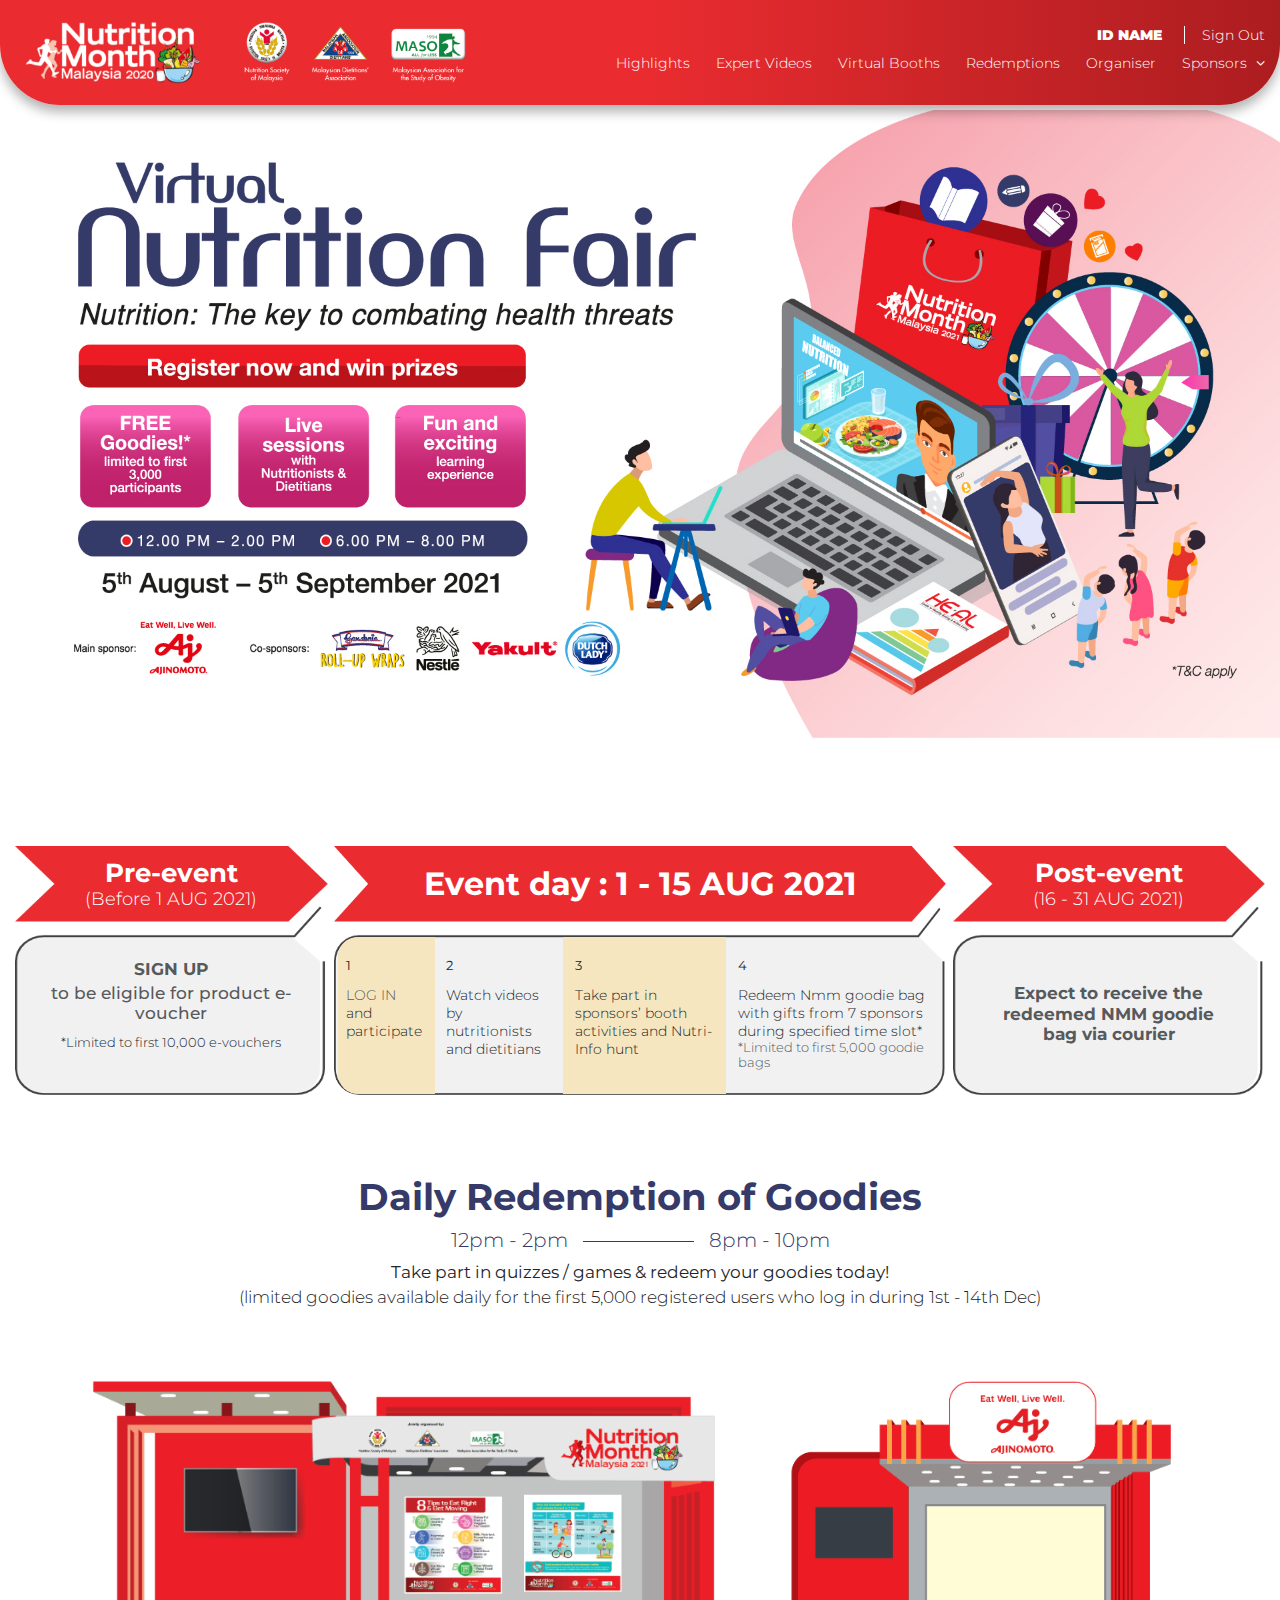
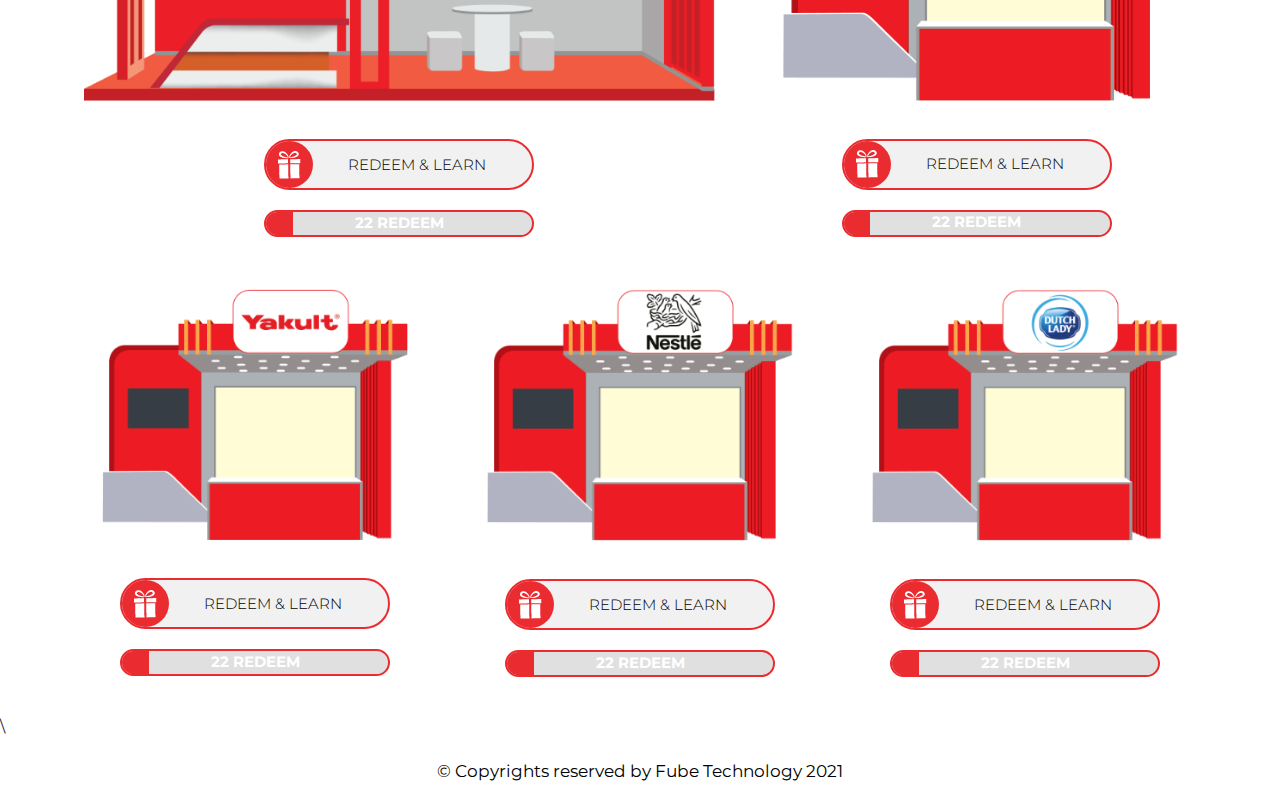
==== index.html @ 67958d87 "first commit" ====
<!DOCTYPE HTML>
<html class="no-js" lang="en-US">

<head>
    <meta charset="utf-8">
    <meta http-equiv="x-ua-compatible" content="ie=edge">
    <title>Nutrition</title>
    <meta name="description" content="">
    <meta name="viewport" content="width=device-width, initial-scale=1">
    <link rel="shortcut icon" type="image/x-icon" href="assets/images/favicon.ico" />
    <!-- Stylesheet -->
    <!-- Animate css -->
    <link rel="stylesheet" type="text/css" href="assets/css/animate.css" media="all" />
    <!-- Fontawesome CSS -->
    <link rel="stylesheet" href="assets/css/font-awesome.min.css">
    <!-- Bootstrap CSS -->
    <link rel="stylesheet" href="assets/css/bootstrap.min.css">
    <!-- normalize -->
    <link rel="stylesheet" href="assets/css/normalize.css">
    <!-- Google fonts  -->
    <link href="https://fonts.googleapis.com/css2?family=Montserrat:wght@300;400;500;600;700;800;900&display=swap" rel="stylesheet">
    <!-- Main Stylesheet -->
    <link rel="stylesheet" href="assets/css/style.css">
    <!-- responsive -->
    <link rel="stylesheet" href="assets/css/responsive.css">
</head>

<body>
    <!--[if lte IE 9]>
            <p class="browserupgrade">You are using an <strong>outdated</strong> browser. Please <a href="https://browsehappy.com/">upgrade your browser</a> to improve your experience and security.</p>
        <![endif]-->

    <div class="main">

        <!-- Header area design  -->
        <div class="header_area_design">
            <div class="container">
                <div class="row" style="align-items: center;">
                    <div class="col-xl-5 col-lg-3">
                        <div class="header_logo">
                            <a class="main_logo" href="#"><img src="assets/images/logo.png" alt=""></a>
                            <a href="#"><img src="assets/images/logo1.png" alt=""></a>
                            <a href="#"><img src="assets/images/logo2.png" alt=""></a>
                            <a href="#"><img src="assets/images/logo3.png" alt=""></a>

                            <div class="hamburger-menu">
                                <input id="menu__toggle" type="checkbox" />
                                <label class="menu__btn" for="menu__toggle">
                                  <span></span>
                                </label>
                            </div>
                        </div>
                    </div>

                    <div class="col-xl-7 col-lg-9">
                        <div class="menu_area_design">
                            <div class="top_menu">
                                <ul>
                                    <li><b>ID NAME</b></li>
                                    <li><a href="#">Sign Out</a></li>
                                </ul>
                            </div>

                            <div class="bottom_menu">
                                <ul>
                                    <li><a href="#">Highlights</a></li>
                                    <li><a href="#">Expert Videos</a></li>
                                    <li><a href="#">Virtual Booths</a></li>
                                    <li><a href="#">Redemptions</a></li>
                                    <li><a href="#">Organiser</a></li>
                                    <li><a href="#">Sponsors <i class="fa fa-angle-down"></i></a>
                                        <ul>
                                            <li><a href="#">Sponsors 1</a></li>
                                            <li><a href="#">Sponsors 2</a></li>
                                            <li><a href="#">Sponsors 3</a></li>
                                            <li><a href="#">Sponsors 4</a></li>
                                        </ul>
                                    </li>
                                </ul>
                            </div>
                        </div>
                    </div>
                </div>
            </div>
        </div>

        <!-- End Header area design  -->


        <!-- Banner area design  -->
        <div class="banner_area_design">
            <img class="bann_img" src="assets/images/final.jpg" alt="">
        </div>
        <!-- End Banner area design  -->

        <div class="event_area_design">
            <div class="container">
                <div class="row">
                    <div class="col-lg-12">
                        <div class="all_events">
                            <div class="single_event">
                                <div class="top_event_con" style="background: url(assets/images/path1.png) no-repeat scroll 0 0 / 100% 100%;">
                                    <h3>Pre-event <span>(Before 1 AUG 2021)</span></h3>
                                </div>

                                <div class="bottom_event_con" style="background:url(assets/images/re1.png) no-repeat scroll 0 0 / 100% 100%;">
                                    <a href="#">SIGN UP</a>
                                    <h6>to be eligible for product e-voucher</h6>
                                    <span>*Limited to first 10,000 e-vouchers</span>
                                </div>
                            </div>

                            <div class="single_event">
                                <div class="top_event_con" style="background: url(assets/images/path2.png) no-repeat scroll 0 0 / 100% 100%;">
                                    <h2>Event day : 1 - 15 AUG 2021</h2>
                                </div>

                                <div class="bottom_event_con bottom_event_con2" style="background:url(assets/images/re2.png) no-repeat scroll 0 0 / 100% 100%;">
                                    <div class="e_all_con">
                                        <div class="e_single">
                                            <span>1</span>
                                            <p><a href="#">LOG IN</a> and participate </p>
                                        </div>
                                        <div class="e_single">
                                            <span>2</span>
                                            <p>Watch videos by nutritionists and dietitians</p>
                                        </div>
                                        <div class="e_single">
                                            <span>3</span>
                                            <p>Take part in sponsors’ booth activities and Nutri-Info hunt </p>
                                        </div>
                                        <div class="e_single">
                                            <span>4</span>
                                            <p>Redeem Nmm goodie bag with gifts from 7 sponsors during specified time slot* </p>
                                            <h6>*Limited to first 5,000 goodie bags</h6>
                                        </div>
                                    </div>
                                </div>
                            </div>
                            <div class="single_event">
                                <div class="top_event_con" style="background: url(assets/images/path1.png) no-repeat scroll 0 0 / 100% 100%;">
                                    <h3>Post-event <span>(16 - 31 AUG 2021)</span></h3>
                                </div>

                                <div class="bottom_event_con" style="background:url(assets/images/re1.png) no-repeat scroll 0 0 / 100% 100%;">
                                    <h4>Expect to receive the redeemed NMM goodie bag via courier</h4>
                                </div>
                            </div>
                        </div>
                    </div>
                </div>
            </div>
        </div>

        <!-- Daily area design  -->
        <div class="daily_area_design">
            <div class="container">
                <div class="row">
                    <div class="col-lg-12">

                        <div class="daily_title">
                            <h1>Daily Redemption of Goodies</h1>
                            <h6>12pm - 2pm <span></span> 8pm - 10pm</h6>
                            <p><b>Take part in quizzes / games & redeem your goodies today!</b> (limited goodies available daily for the first 5,000 registered users who log in during 1st - 14th Dec)</p>

                        </div>
                        <div class="all_daily">
                            <div class="row">
                                <!-- single  -->
                                <div class="col-lg-7 sin">
                                    <div class="daily_items">
                                        <div class="daily_img">
                                            <img src="assets/images/d1.png" alt="">
                                        </div>
                                        <div class="daily_con">
                                            <a href="#">
                                                <div class="earn"><img src="assets/images//earn.png" alt=""></div>REDEEM & LEARN</a>

                                            <div class="progress">
                                                <p class="percent">22 REDEEM</p>
                                                <div class="bar" style="width:10%">

                                                </div>

                                            </div>
                                        </div>
                                    </div>
                                </div>
                                <!-- single  -->
                                <div class="col-lg-5 sin">
                                    <div class="daily_items">
                                        <div class="daily_img">
                                            <img src="assets/images/d2.png" alt="">
                                        </div>
                                        <div class="daily_con">
                                            <a href="#">
                                                <div class="earn"><img src="assets/images//earn.png" alt=""></div>REDEEM & LEARN</a>

                                            <div class="progress">
                                                <p class="percent">22 REDEEM</p>
                                                <div class="bar" style="width:10%">
                                                </div>

                                            </div>
                                        </div>
                                    </div>
                                </div>
                                <!-- single  -->
                                <div class="col-lg-4 sin">
                                    <div class="daily_items">
                                        <div class="daily_img">
                                            <img src="assets/images/d3.png" alt="">
                                        </div>
                                        <div class="daily_con">
                                            <a href="#">
                                                <div class="earn"><img src="assets/images//earn.png" alt=""></div>REDEEM & LEARN</a>
                                            <div class="progress">
                                                <p class="percent">22 REDEEM</p>
                                                <div class="bar" style="width:10%">
                                                </div>

                                            </div>
                                        </div>
                                    </div>
                                </div>
                                <!-- single  -->
                                <div class="col-lg-4 sin">
                                    <div class="daily_items">
                                        <div class="daily_img">
                                            <img src="assets/images/d4.png" alt="">
                                        </div>
                                        <div class="daily_con">
                                            <a href="#">
                                                <div class="earn"><img src="assets/images//earn.png" alt=""></div>REDEEM & LEARN</a>

                                            <div class="progress">
                                                <p class="percent">22 REDEEM</p>
                                                <div class="bar" style="width:10%">
                                                </div>

                                            </div>
                                        </div>
                                    </div>
                                </div>
                                <!-- single  -->
                                <div class="col-lg-4 sin">
                                    <div class="daily_items">
                                        <div class="daily_img">
                                            <img src="assets/images/d5.png" alt="">
                                        </div>
                                        <div class="daily_con">
                                            <a href="#">
                                                <div class="earn"><img src="assets/images//earn.png" alt=""></div>REDEEM & LEARN</a>

                                            <div class="progress">
                                                <p class="percent">22 REDEEM</p>
                                                <div class="bar" style="width:10%">
                                                </div>

                                            </div>
                                        </div>
                                    </div>
                                </div>
                            </div>
                        </div>
                    </div>
                </div>
            </div>
        </div>
        <!-- End Daily area design  -->

        <!-- copyright area design  -->\
        <div class="copyright_area_design">
            <div class="container">
                <div class="row">
                    <div class="col-lg-12">
                        <div class="copy_text">
                            <p>&copy; Copyrights reserved by Fube Technology 2021</p>
                        </div>
                    </div>
                </div>
            </div>
        </div>
        <!-- End Copyright area design  -->




    </div>
    <!-- end main section    -->





    <!-- Js Files -->
    <!-- modernizr -->
    <script src="assets/js/vendor/modernizr-3.5.0.min.js"></script>
    <!-- jQuery -->
    <script src="assets/js/vendor/jquery-3.2.1.min.js"></script>
    <!-- Bootstrap Popper -->
    <script src="assets/js/popper.js"></script>
    <!-- Bootstrap -->
    <script src="assets/js/bootstrap.min.js"></script>
    <!-- Custom Scripts -->
    <script src="assets/js/main.js"></script>

</body>

</html>
---- assets/css/style.css ----
/*===============================================
Default css
===============================================*/

body {
    margin: 0;
    padding: 0;
    font-family: 'Montserrat', sans-serif;
}

@font-face {
    font-family: 'Bariol';
    src: url('../fonts/BariolBold-Italic.woff2') format('woff2'), url('../fonts/BariolBold-Italic.woff') format('woff');
    font-weight: bold;
    font-style: italic;
    font-display: swap;
}

@font-face {
    font-family: 'Bariol';
    src: url('../fonts/Bariol-Bold.woff2') format('woff2'), url('../fonts/Bariol-Bold.woff') format('woff');
    font-weight: bold;
    font-style: normal;
    font-display: swap;
}

@font-face {
    font-family: 'Comic Sans MS';
    src: url('../fonts/ComicSansMS.woff2') format('woff2'), url('../fonts/ComicSansMS.woff') format('woff');
    font-weight: normal;
    font-style: normal;
    font-display: swap;
}

@font-face {
    font-family: 'Comic Sans MS';
    src: url('../fonts/ComicSansMS.woff2') format('woff2'), url('../fonts/ComicSansMS.woff') format('woff');
    font-weight: normal;
    font-style: normal;
    font-display: swap;
}

@font-face {
    font-family: 'Comic Sans MS';
    src: url('../fonts/ComicSansMS-Italic.woff2') format('woff2'), url('../fonts/ComicSansMS-Italic.woff') format('woff');
    font-weight: normal;
    font-style: italic;
    font-display: swap;
}

@font-face {
    font-family: 'Comic Sans MS';
    src: url('../fonts/ComicSansMS.woff2') format('woff2'), url('../fonts/ComicSansMS.woff') format('woff');
    font-weight: normal;
    font-style: normal;
    font-display: swap;
}

@font-face {
    font-family: 'Comic Sans MS';
    src: url('../fonts/ComicSansMS-Bold.woff2') format('woff2'), url('../fonts/ComicSansMS-Bold.woff') format('woff');
    font-weight: bold;
    font-style: normal;
    font-display: swap;
}

@font-face {
    font-family: 'Comic Sans MS';
    src: url('../fonts/ComicSansMS-BoldItalic.woff2') format('woff2'), url('../fonts/ComicSansMS-BoldItalic.woff') format('woff');
    font-weight: bold;
    font-style: italic;
    font-display: swap;
}

h1,
h2,
h3,
h4,
h5,
h6,
p {
    margin: 0;
    padding: 0;
}

ul {
    margin: 0;
    padding: 0;
    list-style: none;
}

a {
    margin: 0;
    text-decoration: none;
}

a:hover {
    text-decoration: none;
}

.section_padding {
    padding: 100px 0;
}

.section_heading {
    text-align: center;
}

.section_heading h2 {
    position: relative;
}

.section_heading h2:after {
    position: absolute;
    content: "";
}

.section_heading h2:before {
    position: absolute;
    content: "";
}

.section_heading p {}

.container {
    max-width: 1280px;
}


/*=================================================================
				Start Main css
=================================================================*/


/* Header area design  */

.header_area_design {
    background: -webkit-gradient(linear, left top, right top, from(#EA2C30), color-stop(#EA2C30), to(#AC1D20));
    background: -o-linear-gradient(left, #EA2C30, #EA2C30, #AC1D20);
    background: linear-gradient(to right, #EA2C30, #EA2C30, #AC1D20);
    padding: 20px 0;
    border-radius: 0 0 60px 60px;
    -webkit-box-shadow: 0 7px 12px rgba(0, 0, 0, 0.3);
    box-shadow: 0 7px 12px rgba(0, 0, 0, 0.3);
    position: absolute;
    width: 100%;
    left: 0;
    top: 0;
    z-index: 99999999;
}

.header_logo {
    display: -webkit-box;
    display: -ms-flexbox;
    display: flex;
    -ms-flex-wrap: wrap;
    flex-wrap: wrap;
}

.header_logo a {
    padding: 0 10px;
}

.main_logo {
    padding-right: 30px !important;
}

.header_logo img {
    max-height: 70px;
}

.menu_area_design {}

.top_menu {
    margin-bottom: 4px;
}

.top_menu ul {
    display: -webkit-box;
    display: -ms-flexbox;
    display: flex;
    -webkit-box-pack: end;
    -ms-flex-pack: end;
    justify-content: flex-end;
    font-size: 15px;
}

.top_menu ul li {
    padding: 0 11px;
    font-size: 14px;
    color: #FFF;
    font-weight: 700;
}

.top_menu ul li a {
    color: #FFF;
    font-weight: 300;
    font-size: 14px;
    border-left: 1px solid #FFF;
    padding-left: 17px;
    line-height: normal;
    text-transform: capitalize;
}

.top_menu ul li:last-child {
    padding-right: 0;
}

.bottom_menu {}

.bottom_menu ul {
    text-align: right;
}

.bottom_menu ul li {
    display: inline;
    position: relative;
}

.bottom_menu ul li a {
    color: #FFF;
    font-weight: 300;
    font-size: 14px;
    padding: 7px 11px;
    -webkit-transition: 0.3s;
    -o-transition: 0.3s;
    transition: 0.3s;
    display: inline-block;
}

.bottom_menu ul>li:hover>a {
    opacity: 0.8;
}

.bottom_menu ul li:last-child a {
    padding-right: 0;
}

.bottom_menu ul li a i {
    padding-left: 5px;
}

.bottom_menu ul ul {
    position: absolute;
    z-index: 999;
    background: #cf2529;
    width: 194px;
    text-align: center;
    right: 0;
    padding: 10px;
    border-radius: 5px;
    top: 23px;
    display: none;
}

.bottom_menu ul ul li {
    display: block;
}

.bottom_menu ul ul li a {
    display: block;
    padding: 7px 0 !important;
}

.bottom_menu ul>li:hover ul {
    display: block;
}


/* End Header area design  */


/* Banner area design  */

.banner_area_design {
    padding: 110px 0;
    padding-bottom: 50px;
    position: relative;
    overflow: hidden;
}

.banner_con {}

.top_banner {}

.top_banner img {
    width: 90%;
}

.top_banner span {
    display: block;
    font-family: 'Bariol';
    font-style: italic;
    font-weight: bold;
    font-size: 37px;
    padding-left: 29px;
    margin: 9px 0;
}

.link_a {}

.link_a a {
    width: 86%;
    display: block;
    background: #353b68;
    color: #FFF;
    text-align: center;
    border-radius: 50px;
    font-size: 24px;
    line-height: normal;
    padding: 8px 10px;
    -webkit-transition: 0.3s;
    -o-transition: 0.3s;
    transition: 0.3s;
}

.link_b {
    margin-top: 34px;
}

.link_b a {
    max-width: 500px;
    display: block;
    position: relative;
    padding: 10px 0;
    background: red;
    border-radius: 11px;
    overflow: hidden;
    text-align: center;
    font-size: 22px;
    font-weight: 700;
    color: #FFF;
    z-index: 1;
    width: 100%;
}

.link_b a:before {
    position: absolute;
    content: "";
    width: 100%;
    height: 50%;
    z-index: -1;
    top: 0;
    left: 0;
    background: #EA2C30;
}

.link_b a:after {
    position: absolute;
    content: "";
    width: 100%;
    height: 50%;
    z-index: -1;
    bottom: 0;
    left: 0;
    background: #BA1319;
}

.all_b_content {
    display: -webkit-box;
    display: -ms-flexbox;
    display: flex;
    -ms-flex-wrap: wrap;
    flex-wrap: wrap;
    -webkit-box-pack: justify;
    -ms-flex-pack: justify;
    justify-content: space-between;
    max-width: 500px;
    width: 100%;
    margin-top: 24px;
}

.b_single_con {
    -webkit-box-flex: 0;
    -ms-flex: 0 0 31%;
    flex: 0 0 31%;
    padding: 10px;
    -webkit-box-sizing: border-box;
    box-sizing: border-box;
    text-align: center;
}

.b_single_con h4 {
    color: #FFF;
    font-size: 20px;
    font-weight: 500;
    margin-bottom: 3px;
}

.b_single_con p {
    font-size: 14px;
    line-height: normal;
    color: #FFF;
    font-weight: 300;
}

.banner_con a {
    transition: 0.2s;
    -webkit-transition: 0.2s;
    -moz-transition: 0.2s;
    -ms-transition: 0.2s;
    -o-transition: 0.2s;
}

.banner_con a:hover {
    opacity: 0.8;
}

.sponsor_co_sponsor {
    display: -webkit-box;
    display: -ms-flexbox;
    display: flex;
    -ms-flex-wrap: wrap;
    flex-wrap: wrap;
    margin-top: 50px;
}

.single_sponsor {
    display: -webkit-box;
    display: -ms-flexbox;
    display: flex;
    -webkit-box-align: center;
    -ms-flex-align: center;
    align-items: center;
}

.single_sponsor h5 {
    font-family: 'Comic Sans MS';
    color: #1D1D1B;
    font-size: 18px;
}

.s_im {}

.s_im a {
    padding: 0 5px;
}

.s_im img {
    max-height: 59px;
}

.main {
    overflow: hidden;
}

.single_sponsor:last-child {
    padding-left: 35px;
}

.banner_after {
    position: absolute;
    right: -16%;
    width: 68%;
    height: 95%;
    bottom: 0;
}

.banner_after img {
    width: 100%;
    height: 100%;
}

.tc {
    position: absolute;
    right: 2%;
    bottom: 5%;
    z-index: 9999;
    color: #000;
    font-weight: 700;
    font-style: italic;
}


/* End Banner area design  */


/* Humberger Menu  */

#menu__toggle {
    opacity: 0;
    position: absolute;
}

#menu__toggle:checked~.menu__btn>span {
    -webkit-transform: rotate(45deg);
    -ms-transform: rotate(45deg);
    transform: rotate(45deg);
}

#menu__toggle:checked~.menu__btn>span::before {
    top: 0;
    -webkit-transform: rotate(0);
    -ms-transform: rotate(0);
    transform: rotate(0);
}

#menu__toggle:checked~.menu__btn>span::after {
    top: 0;
    -webkit-transform: rotate(90deg);
    -ms-transform: rotate(90deg);
    transform: rotate(90deg);
}

.menu__btn {
    display: -webkit-box;
    display: -ms-flexbox;
    display: flex;
    -webkit-box-align: center;
    -ms-flex-align: center;
    align-items: center;
    position: relative;
    width: 26px;
    height: 26px;
    cursor: pointer;
    z-index: 1;
}

.menu__btn>span,
.menu__btn>span::before,
.menu__btn>span::after {
    display: block;
    position: absolute;
    width: 100%;
    height: 2px;
    background-color: #FFF;
    -webkit-transition-duration: .25s;
    -o-transition-duration: .25s;
    transition-duration: .25s;
}

.menu__btn>span::before {
    content: '';
    top: -8px;
}

.menu__btn>span::after {
    content: '';
    top: 8px;
}

.hamburger-menu {
    display: none;
}

.mobile_b_image {
    display: none;
    text-align: center;
    margin-bottom: 31px;
}

.mobile_b_image img {
    max-width: 500px;
    width: 86%;
}


/* End Humberger Menu  */


/* Event area design  */

.event_area_design {
    padding: 53px 0;
    padding-bottom: 0;
    overflow: hidden;
}

.all_events {
    display: -webkit-box;
    display: -ms-flexbox;
    display: flex;
    -ms-flex-wrap: wrap;
    flex-wrap: wrap;
    -webkit-box-pack: justify;
    -ms-flex-pack: justify;
    justify-content: space-between;
}

.single_event {
    -webkit-box-flex: 0;
    -ms-flex: 0 0 25%;
    flex: 0 0 25%;
}

.single_event:nth-child(2) {
    -webkit-box-flex: 0;
    -ms-flex: 0 0 49%;
    flex: 0 0 49%;
}

.top_event_con {
    height: 76px;
    display: -webkit-box;
    display: -ms-flexbox;
    display: flex;
    -webkit-box-pack: center;
    -ms-flex-pack: center;
    justify-content: center;
    -webkit-box-align: center;
    -ms-flex-align: center;
    align-items: center;
    margin-bottom: -22px;
}

.top_event_con h3 {
    text-align: center;
    color: #FFF;
    font-size: 26px;
    font-weight: 700;
}

.top_event_con span {
    display: block;
    font-size: 18px;
    font-weight: 300;
}

.top_event_con h2 {
    font-size: 32px;
    color: #FFF;
    font-weight: 700;
}

.bottom_event_con {
    width: 100%;
    border-radius: 25px;
    height: 195px;
    padding: 57px 10px;
    text-align: center;
    padding-bottom: 0;
}

.bottom_event_con a {
    font-size: 17px;
    color: #58595B;
    font-weight: 700;
}

.bottom_event_con h6 {
    font-size: 17px;
    color: #58595B;
}

.bottom_event_con span {
    font-size: 13px;
    margin-top: 9px;
    display: block;
    font-weight: 300;
}

.bottom_event_con h4 {
    font-size: 17px;
    font-weight: 700;
    color: #58595B;
    padding: 26px;
}

.e_all_con {
    display: -webkit-box;
    display: -ms-flexbox;
    display: flex;
    height: 100%;
}

.e_single {
    padding: 10px 12px;
    text-align: left;
    position: relative;
    z-index: 1;
}

.e_single span {
    margin-bottom: 10px;
    font-size: 13px;
    font-weight: 400;
}

.e_single:nth-child(3)::after {
    position: absolute;
    content: "";
    background: #F5E6BF;
    width: 100%;
    height: 99%;
    z-index: -1;
    left: 0;
    top: 0;
}

.e_single:nth-child(1):after {
    position: absolute;
    content: "";
    background: #F5E6BF;
    width: 97%;
    height: 99%;
    z-index: -1;
    top: 0;
    left: 4%;
    border-radius: 20px 0 0 20px;
}

.e_single p {
    font-size: 14px;
    line-height: normal;
    font-weight: 300;
}

.e_single p a {
    font-weight: 300;
    font-size: 14px;
}

.e_single h6 {
    font-size: 16px;
    font-weight: 300;
}

.bottom_event_con2 {
    padding-top: 37px;
    padding-left: 0;
    padding-right: 0;
    overflow: hidden;
}


/* progress */

.progress {
    margin: 20px auto;
    padding: 0;
    width: 270px;
    overflow: hidden;
    background: #E0E0E0;
    border-radius: 50px;
    height: 27px;
    border: 2px solid #EA2C30;
    position: relative;
}

.bar {
    position: relative;
    float: left;
    min-width: 1%;
    height: 100%;
    background: #EA2C30;
}

.percent {
    position: absolute;
    top: 46%;
    left: 50%;
    -webkit-transform: translate(-50%, -50%);
    -ms-transform: translate(-50%, -50%);
    transform: translate(-50%, -50%);
    margin: 0;
    color: white;
    font-size: 15px;
    font-weight: 700;
    z-index: 99;
}


/* End Progress  */


/* End Event area design  */


/* Daily area design  */

.daily_area_design {
    padding: 80px 0;
    overflow: hidden;
    padding-bottom: 18px;
}

.daily_title {
    text-align: center;
}

.daily_title h1 {
    color: #353A68;
    font-size: 37px;
    font-weight: 700;
}

.daily_title h6 {
    font-size: 20px;
    color: #353A68;
    font-weight: 300;
    margin: 8px 0;
}

.daily_title h6 span {
    width: 111px;
    height: 1px;
    background: #353A68;
    display: inline-block;
    margin: 5px 10px;
}

.daily_title p {
    font-weight: 300;
    font-size: 17px;
}

.daily_title p b {
    display: block;
    font-weight: 400;
}

.all_daily {
    width: 90%;
    margin: 0 auto;
    margin-top: 38px;
}

.daily_items {
    margin-top: 32px;
}

.daily_img {
    text-align: center;
}

.daily_img img {
    width: 86%;
}

.daily_con {
    display: -webkit-box;
    display: -ms-flexbox;
    display: flex;
    -webkit-box-orient: vertical;
    -webkit-box-direction: normal;
    -ms-flex-direction: column;
    flex-direction: column;
    -webkit-box-align: center;
    -ms-flex-align: center;
    align-items: center;
    margin-top: 38px;
}

.daily_con a {
    border: 2px solid #EA2C30;
    height: 51px;
    border-radius: 50px;
    display: -webkit-box;
    display: -ms-flexbox;
    display: flex;
    width: 270px;
    -webkit-box-align: center;
    -ms-flex-align: center;
    align-items: center;
    background: #F1F1F2;
    font-size: 15px;
    color: #000000;
    font-weight: 300;
    transition: 0.3s;
    -webkit-transition: 0.3s;
    -moz-transition: 0.3s;
    -ms-transition: 0.3s;
    -o-transition: 0.3s;
}

.daily_con a:hover {
    background: #EA2C30;
    color: #FFF;
}

.earn {
    width: 47px;
    height: 47px;
    background: #EA2C30;
    border-radius: 50px;
    display: -webkit-box;
    display: -ms-flexbox;
    display: flex;
    -webkit-box-pack: center;
    -ms-flex-pack: center;
    justify-content: center;
    -webkit-box-align: center;
    -ms-flex-align: center;
    align-items: center;
    margin-right: 35px;
}

.earn img {}

.sin:first-child {}

.sin:first-child .daily_img img {
    width: 98%;
}


/* End Daily area design  */

.example {
    display: -ms-grid;
    display: grid;
    -webkit-transition: all .5s;
    -o-transition: all .5s;
    transition: all .5s;
    -webkit-user-select: none;
    -moz-user-select: none;
    -ms-user-select: none;
    user-select: none;
    background: -webkit-gradient(linear, left top, left bottom, from(white), to(black));
    background: -o-linear-gradient(top, white, black);
    background: linear-gradient(to bottom, white, black);
}


/* copyright css  */

.copyright_area_design {
    padding: 20px 0;
}

.copy_text {
    text-align: center;
}

.copy_text p {
    color: #000;
    font-size: 17px;
}

.bann_img {
    width: 100%;
}


/* End Copyright css  */
---- assets/css/responsive.css ----
@media all and (min-width:1800px) {
    .container {
        max-width: 90%;
    }
    .header_area_design {
        padding: 30px 0;
    }
    .header_logo img {
        max-height: 96px;
    }
    .main_logo {
        padding-right: 52px;
    }
    .bottom_menu ul li a {
        font-size: 20px;
    }
    .top_menu ul li,
    .top_menu ul li a {
        font-size: 18px;
    }
    .banner_area_design {
        padding: 159px 0;
        padding-bottom: 50px;
    }
    .top_banner span {
        font-size: 58px;
    }
    .link_a a {
        font-size: 32px;
        padding: 11px 10px;
        -webkit-transition: 0.3s;
        -o-transition: 0.3s;
        transition: 0.3s;
        width: 96%;
    }
    .link_b a {
        max-width: 705px;
        padding: 10px 0;
        font-size: 35px;
        height: 75px;
        display: -webkit-box;
        display: -ms-flexbox;
        display: flex;
        -webkit-box-pack: center;
        -ms-flex-pack: center;
        justify-content: center;
        -webkit-box-align: center;
        -ms-flex-align: center;
        align-items: center;
    }
    .all_b_content {
        display: -webkit-box;
        display: -ms-flexbox;
        display: flex;
        -ms-flex-wrap: wrap;
        flex-wrap: wrap;
        -webkit-box-pack: justify;
        -ms-flex-pack: justify;
        justify-content: space-between;
        max-width: 705px;
        width: 100%;
        margin-top: 29px;
    }
    .b_single_con {
        padding: 22px;
    }
    .b_single_con h4 {
        font-size: 30px;
    }
    .b_single_con p {
        font-size: 19px;
    }
    .single_sponsor h5 {
        font-size: 23px;
    }
    .s_im img {
        max-height: 96px;
    }
    .s_im a {
        padding: 0 15px;
    }
    .single_sponsor:last-child {
        padding-left: 66px;
    }
    .sponsor_co_sponsor {
        margin-top: 107px;
    }
    .banner_after {
        position: absolute;
        right: -16%;
        width: 65%;
        height: 92%;
        bottom: 0;
        max-width: 1653px;
    }
    .top_banner span {
        margin: 16px 0;
    }
    .link_b {
        margin-top: 50px;
    }
    .top_banner img {
        width: 99%;
    }
    .banner_after img {
        width: 100%;
        height: 100%;
        max-width: 1800px;
    }
    .top_event_con {
        height: 117px;
    }
    .top_event_con h2 {
        font-size: 41px;
    }
    .top_event_con h3 {
        font-size: 36px;
    }
    .top_event_con span {
        font-size: 25px;
    }
    .bottom_event_con {
        height: 266px;
        padding-top: 84px;
    }
    .bottom_event_con a {
        font-size: 24px;
    }
    .bottom_event_con h6 {
        font-size: 24px;
    }
    .bottom_event_con span {
        font-size: 17px;
    }
    .bottom_event_con2 {
        padding-top: 51px !important;
        padding-left: 0;
        padding-right: 0;
        overflow: hidden;
    }
    .e_single p {
        font-size: 21px;
    }
    .e_single span {
        margin-bottom: 10px;
        font-size: 22px !important;
        font-weight: 400;
        padding-top: 14px;
    }
    .e_single h6 {
        font-size: 19px !important;
    }
    .bottom_event_con h4 {
        font-size: 24px;
    }
    .e_single:nth-child(1)::after {
        top: 0;
        left: 2%;
        border-radius: 33px 0 0 33px;
    }
    .e_single:nth-child(3)::after {
        height: 98%;
    }
    .event_area_design {
        padding: 65px 0;
        padding-bottom: 0;
    }
    .earn {
        width: 49px;
        height: 49px;
        margin-right: 30px;
    }
    .percent {
        top: 54%;
    }
    .daily_title h1 {
        font-size: 46px;
    }
    .daily_title h6 {
        font-size: 31px;
    }
    .daily_title h6 span {
        width: 181px;
        margin: 7px 10px;
    }
    .daily_title p {
        font-weight: 300;
        font-size: 24px;
    }
    .all_daily {
        margin-top: 62px;
    }
    .daily_area_design {
        padding: 100px 0;
        padding-bottom: 60px;
    }
    .copy_text p {
        color: #000;
        font-size: 21px;
    }
}

@media all and (max-width:1300px) {
    .header_logo img {
        max-height: 65px;
    }
    .top_menu {
        margin-bottom: 0px;
    }
    .e_single h6 {
        font-size: 13px;
        font-weight: 300;
    }
}

@media all and (max-width:1199px) {
    .header_logo a {
        padding: 0 10px;
        display: none;
    }
    .main_logo {
        display: block !important;
    }
    .top_menu {
        margin-bottom: 3px;
    }
    .banner_after {
        display: none;
    }
    .top_banner {
        text-align: center;
    }
    .top_banner img {
        width: 73%;
    }
    .top_banner span {
        font-size: 34px;
        padding-left: 0;
        margin: 9px 0;
    }
    .link_a {
        display: -webkit-box;
        display: -ms-flexbox;
        display: flex;
        -webkit-box-pack: center;
        -ms-flex-pack: center;
        justify-content: center;
    }
    .link_b {
        margin-top: 25px;
        -webkit-box-pack: center;
        -ms-flex-pack: center;
        justify-content: center;
        display: -webkit-box;
        display: -ms-flexbox;
        display: flex;
    }
    .all_b_content {
        margin-left: auto;
        margin-right: auto;
    }
    .tc {
        display: none;
    }
    .sponsor_co_sponsor {
        -webkit-box-pack: center;
        -ms-flex-pack: center;
        justify-content: center;
    }
    .top_event_con h2 {
        font-size: 23px;
    }
    .bottom_event_con {
        height: 237px;
    }
    .e_single:nth-child(1)::after {
        width: 97%;
        height: 95%;
        z-index: -1;
        top: 8px;
        left: 4%;
        border-radius: 20px 0 0 20px;
    }
    .e_single:nth-child(3)::after {
        position: absolute;
        content: "";
        background: #F5E6BF;
        width: 100%;
        height: 93%;
        z-index: -1;
        left: 0;
        top: 9px;
    }
    .event_area_design {
        padding: 18px 0;
        padding-bottom: 0;
    }
}

@media all and (max-width:991px) {
    .header_logo {
        -webkit-box-pack: justify;
        -ms-flex-pack: justify;
        justify-content: space-between;
        -webkit-box-align: center;
        -ms-flex-align: center;
        align-items: center;
    }
    .menu_area_design {
        position: absolute;
        background: -webkit-gradient(linear, left top, right top, from(#EA2C30), color-stop(#EA2C30), to(#AC1D20));
        background: -o-linear-gradient(left, #EA2C30, #EA2C30, #AC1D20);
        background: linear-gradient(to right, #EA2C30, #EA2C30, #AC1D20);
        width: 100%;
        left: 0;
        padding: 14px 0;
        top: 15px;
        display: none;
    }
    .bottom_menu ul li {
        display: block;
        position: relative;
    }
    .bottom_menu ul {
        text-align: center;
    }
    .bottom_menu ul ul {
        position: relative;
        z-index: 999;
        background: transparent;
        width: 100%;
        text-align: center;
        right: 0;
        padding: 0;
        border-radius: 5px;
        top: 0;
        display: none;
        padding-left: 99px;
    }
    .bottom_menu ul li a {
        padding: 7px 0 !important;
        -webkit-transition: 0.3s;
        -o-transition: 0.3s;
        transition: 0.3s;
        display: inline-block !important;
    }
    .bottom_menu ul li a i {
        padding-left: 5px;
    }
    .bottom_menu ul ul li a {
        position: relative;
    }
    .bottom_menu ul ul li a::before {
        content: "-";
        position: absolute;
        font-size: 25px;
        top: -4px;
        left: -12px;
    }
    .top_menu ul {
        -webkit-box-pack: center;
        -ms-flex-pack: center;
        justify-content: center;
        font-size: 14px;
    }
    .header_area_design {
        padding: 12px 0;
        border-radius: 0;
    }
    .header_logo img {
        max-height: 51px;
    }
    .hamburger-menu {
        display: block;
    }
    .banner_area_design {
        padding: 142px 0;
        padding-bottom: 33px;
    }
    .top_banner span {
        font-size: 30px;
    }
    .mobile_b_image {
        display: block;
    }
    .all_events {
        display: block;
    }
    .top_event_con {
        background: url(../images/path2.png) no-repeat scroll 0 0 / 100% 100% !important;
        margin-bottom: 30px;
    }
    .bottom_event_con {
        height: auto;
        border: 2px solid #000;
        background: #F1F1F2 !important;
    }
    .bottom_event_con {
        height: auto;
        border: 2px solid #000;
        background: #F1F1F2 !important;
        padding: 30px 20px;
        margin-bottom: 30px;
        overflow: hidden;
    }
    .bottom_event_con.bottom_event_con2 {
        padding: 0;
    }
    .e_single::after {
        width: 100% !important;
        height: 190% !important;
        z-index: -1;
        top: 0 !important;
        left: 0 !important;
        border-radius: 0 !important;
        -webkit-border-radius: 0 !important;
        -moz-border-radius: 0 !important;
        -ms-border-radius: 0 !important;
        -o-border-radius: 0 !important;
    }
    .daily_area_design {
        padding: 40px 0;
    }
    .copyright_area_design {
        padding: 0;
        padding-bottom: 20px;
    }
    .copy_text p {
        color: #000;
        font-size: 14px;
    }
}

@media all and (max-width:767px) {
    .top_banner span {
        font-size: 27px;
    }
    .link_a a {
        width: 100%;
        font-size: 20px;
    }
    .link_b {
        margin-top: 16px;
    }
    .link_b a {
        font-size: 20px;
    }
    .sponsor_co_sponsor {
        display: block;
        text-align: center;
        margin-top: 31px;
    }
    .single_sponsor {
        display: block;
        margin-bottom: 20px;
        -webkit-box-pack: center;
        -ms-flex-pack: center;
        justify-content: center;
    }
    .single_sponsor h5 {
        font-size: 18px;
        margin-bottom: 15px;
    }
    .s_im img {
        max-height: 68px;
    }
    .daily_title h1 {
        font-size: 29px;
    }
    .daily_area_design {
        padding: 17px 0;
        padding-bottom: 36px;
    }
    .daily_title h6 {
        font-size: 17px;
    }
    .all_daily {
        margin-top: 19px;
    }
    .single_event:nth-child(2) {
        -webkit-box-flex: 0;
        -ms-flex: 0 0 49%;
        flex: 0 0 47%;
    }
}

@media all and (max-width:575px) {
    .link_a a {
        width: 100%;
        font-size: 16px;
    }
    .top_banner span {
        font-size: 23px;
        line-height: normal;
    }
    .link_b a {
        font-size: 16px;
        height: 38px;
        padding: 8px 0;
    }
    .b_single_con h4 {
        font-size: 16px;
    }
    .e_all_con {
        display: block;
        height: 100%;
    }
    .e_single::after {
        display: none;
    }
    .e_single:nth-child(odd) {
        background: ;
    }
    .e_single:nth-child(2n+1) {
        background: #F5E6BF;
    }
    .e_single span {
        margin-top: 0 !important;
    }
    .top_event_con h3 {
        font-size: 19px;
    }
    .top_event_con span {
        font-size: 17px;
    }
}

@media all and (max-width:450px) {
    .link_a a {
        width: 100%;
        font-size: 12px;
        padding: 12px;
    }
    .link_b a {
        font-size: 13px;
        height: 38px;
        padding: 10px 0;
    }
    .all_b_content {
        display: block;
    }
    .b_single_con {
        padding: 18px;
        -webkit-box-sizing: border-box;
        box-sizing: border-box;
        text-align: center;
        margin-bottom: 15px;
    }
    .banner_area_design {
        padding: 86px 0;
        padding-bottom: 27px;
    }
    .top_event_con h2 {
        font-size: 16px;
    }
    .top_event_con h3 {
        font-size: 17px;
    }
    .daily_area_design {
        padding: 21px 0;
    }
    .daily_title h6 span {
        width: 43px;
    }
}
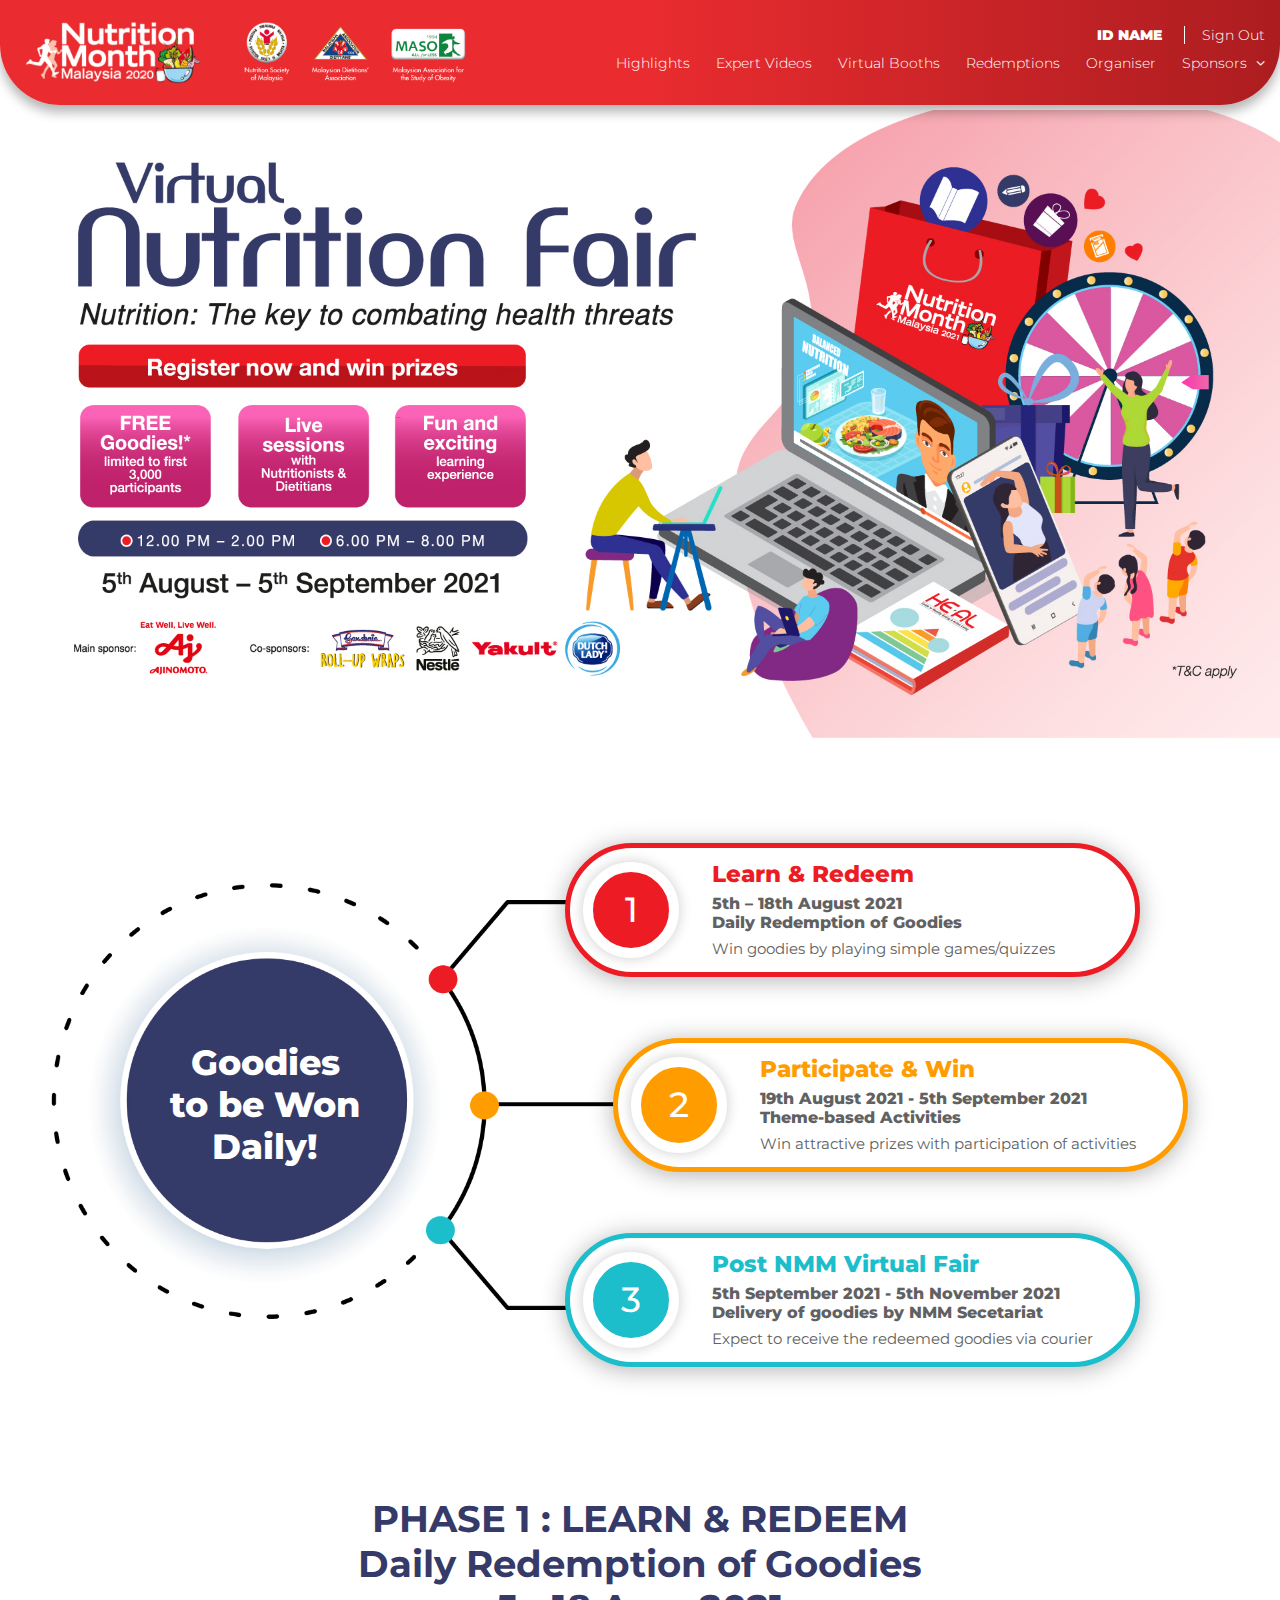
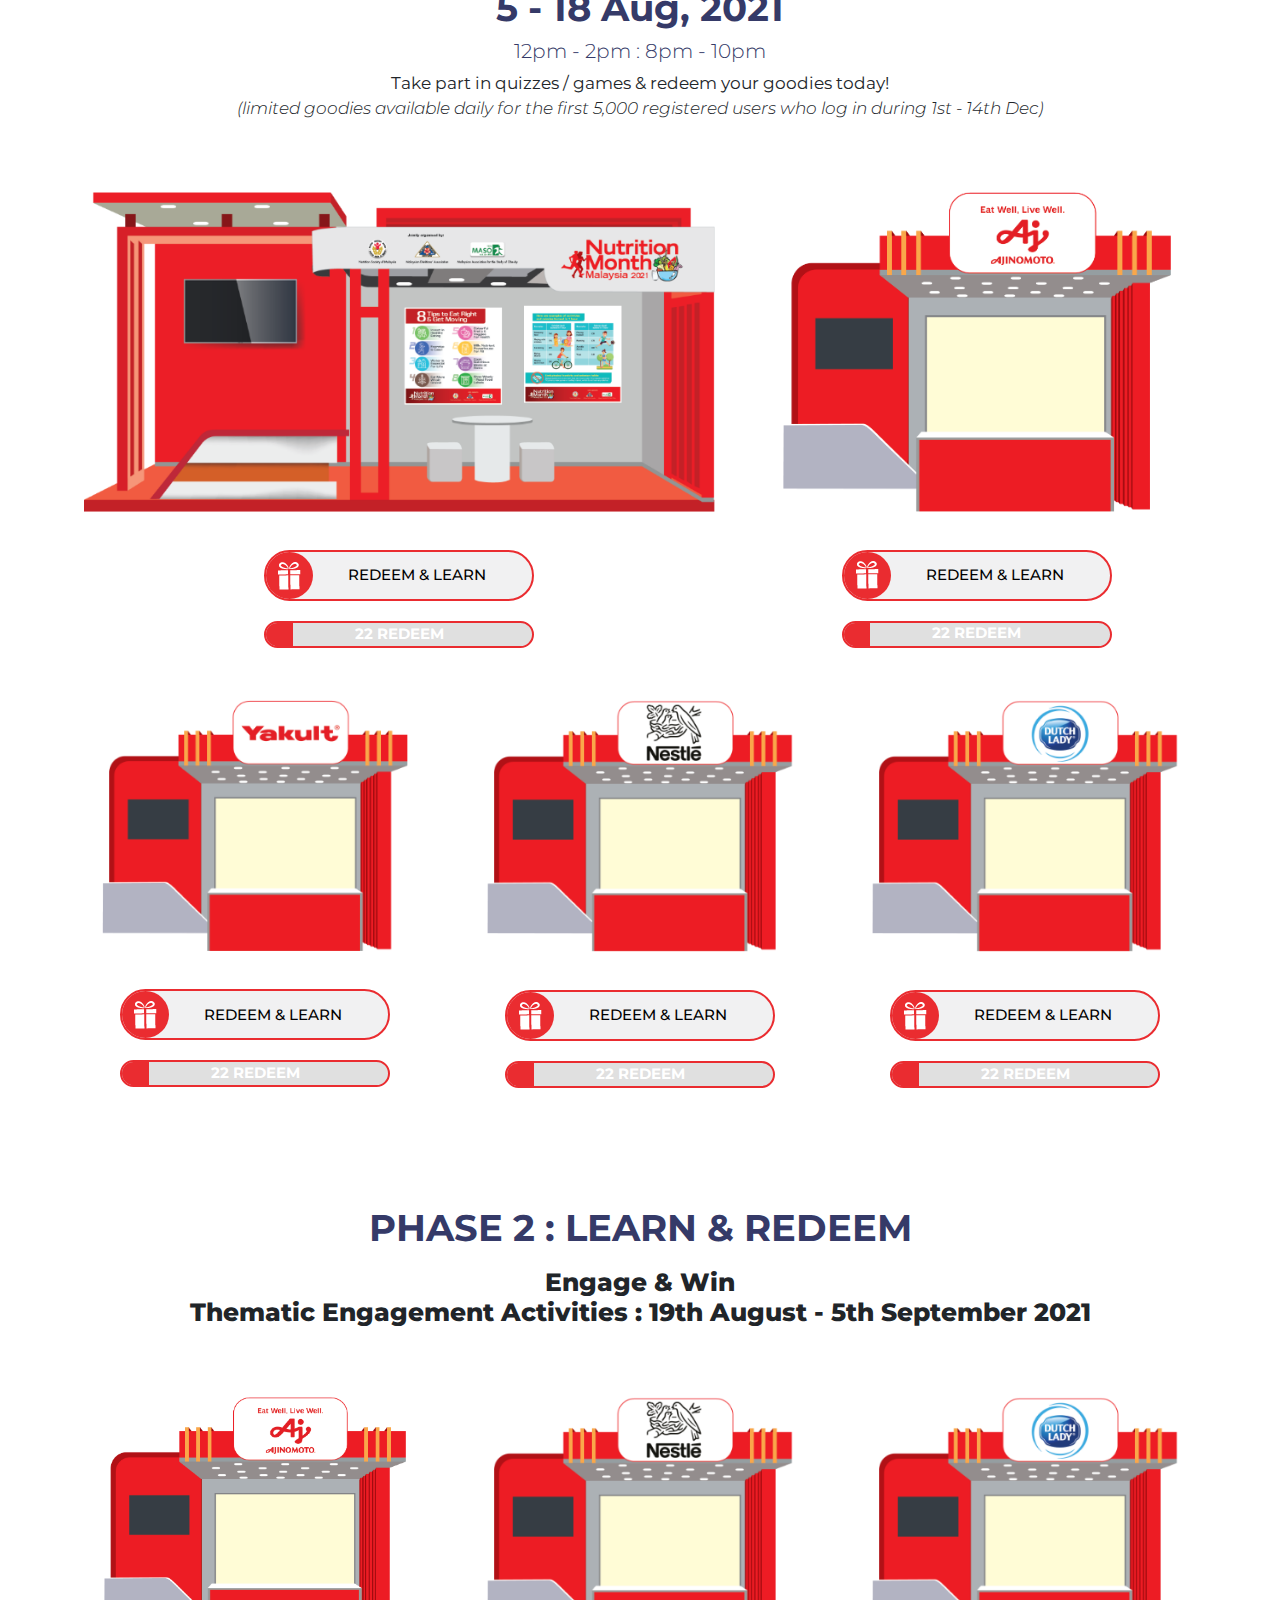
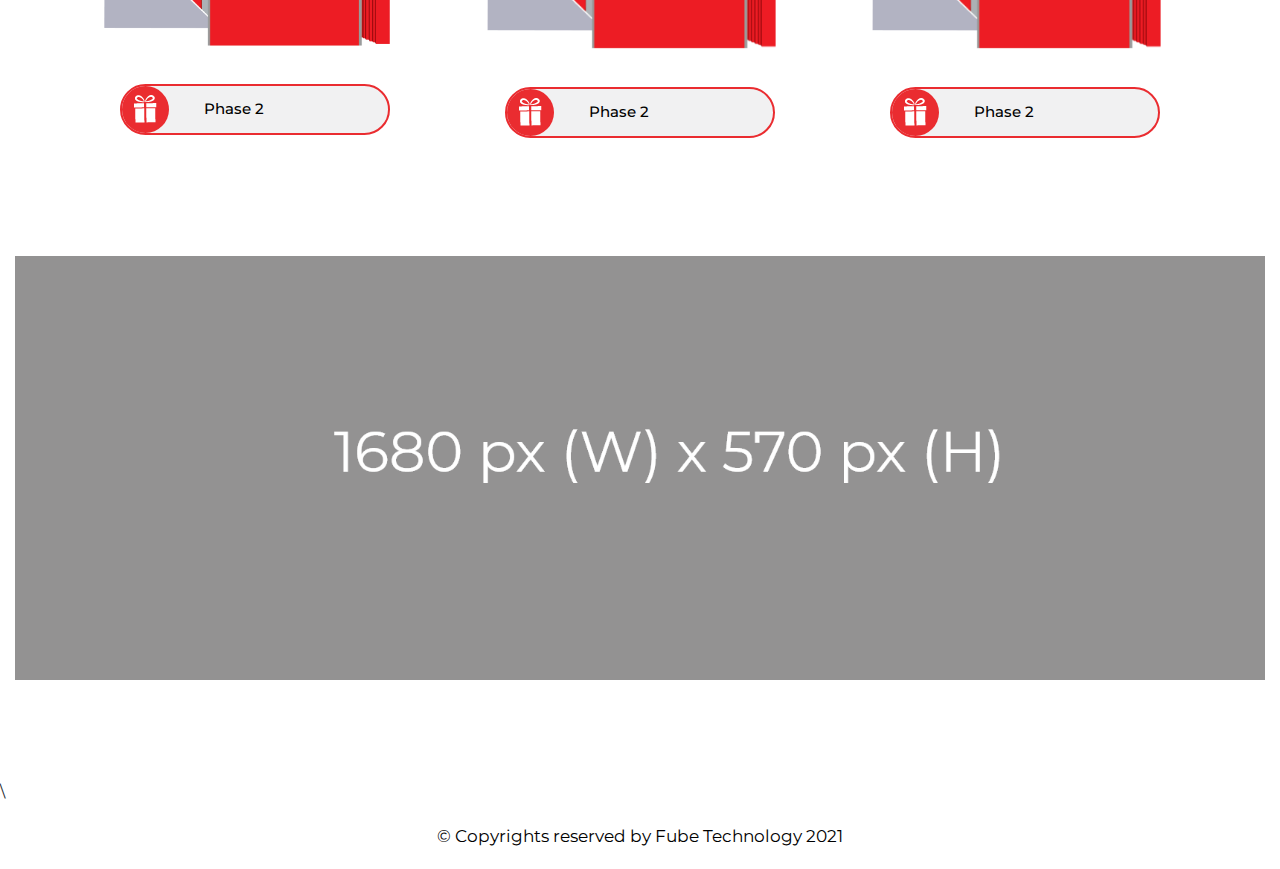
==== commit 6c856a41: "new code add" ====
--- a/index.html
+++ b/index.html
@@ -93,64 +93,60 @@
         </div>
         <!-- End Banner area design  -->
 
-        <div class="event_area_design">
-            <div class="container">
-                <div class="row">
-                    <div class="col-lg-12">
-                        <div class="all_events">
-                            <div class="single_event">
-                                <div class="top_event_con" style="background: url(assets/images/path1.png) no-repeat scroll 0 0 / 100% 100%;">
-                                    <h3>Pre-event <span>(Before 1 AUG 2021)</span></h3>
-                                </div>
-
-                                <div class="bottom_event_con" style="background:url(assets/images/re1.png) no-repeat scroll 0 0 / 100% 100%;">
-                                    <a href="#">SIGN UP</a>
-                                    <h6>to be eligible for product e-voucher</h6>
-                                    <span>*Limited to first 10,000 e-vouchers</span>
-                                </div>
-                            </div>
-
-                            <div class="single_event">
-                                <div class="top_event_con" style="background: url(assets/images/path2.png) no-repeat scroll 0 0 / 100% 100%;">
-                                    <h2>Event day : 1 - 15 AUG 2021</h2>
-                                </div>
-
-                                <div class="bottom_event_con bottom_event_con2" style="background:url(assets/images/re2.png) no-repeat scroll 0 0 / 100% 100%;">
-                                    <div class="e_all_con">
-                                        <div class="e_single">
-                                            <span>1</span>
-                                            <p><a href="#">LOG IN</a> and participate </p>
-                                        </div>
-                                        <div class="e_single">
-                                            <span>2</span>
-                                            <p>Watch videos by nutritionists and dietitians</p>
-                                        </div>
-                                        <div class="e_single">
-                                            <span>3</span>
-                                            <p>Take part in sponsors’ booth activities and Nutri-Info hunt </p>
-                                        </div>
-                                        <div class="e_single">
-                                            <span>4</span>
-                                            <p>Redeem Nmm goodie bag with gifts from 7 sponsors during specified time slot* </p>
-                                            <h6>*Limited to first 5,000 goodie bags</h6>
-                                        </div>
-                                    </div>
-                                </div>
-                            </div>
-                            <div class="single_event">
-                                <div class="top_event_con" style="background: url(assets/images/path1.png) no-repeat scroll 0 0 / 100% 100%;">
-                                    <h3>Post-event <span>(16 - 31 AUG 2021)</span></h3>
-                                </div>
-
-                                <div class="bottom_event_con" style="background:url(assets/images/re1.png) no-repeat scroll 0 0 / 100% 100%;">
-                                    <h4>Expect to receive the redeemed NMM goodie bag via courier</h4>
-                                </div>
-                            </div>
-                        </div>
-                    </div>
-                </div>
-            </div>
-        </div>
+        <!-- new Custome design  -->
+        <div class="new_won_daily_area">
+            <div class="container">
+                <div class="row" style="justify-content: center;">
+                    <div class="col-lg-12">
+                        <div class="won_daily_full">
+                            <div class="won_daily_t" style="background:url(assets/images/circle.png) no-repeat scroll 0 0 / 100% 100%;">
+                                <h3>Goodies <br> to be Won <br> Daily! </h3>
+                            </div>
+
+                            <div class="won_daily_full_item">
+                                <!-- single  -->
+                                <div class="single_won">
+                                    <div class="count">
+                                        <h6>1</h6>
+                                    </div>
+                                    <div class="sin_text">
+                                        <h5> Learn & Redeem</h5>
+                                        <h6> 5th – 18th August 2021 <br> Daily Redemption of Goodies</h6>
+                                        <p> Win goodies by playing simple games/quizzes</p>
+                                    </div>
+                                </div>
+                                <!-- single  -->
+                                <div class="single_won">
+                                    <div class="count">
+                                        <h6>2</h6>
+                                    </div>
+                                    <div class="sin_text">
+                                        <h5>Participate & Win</h5>
+                                        <h6>19th August 2021 - 5th September 2021 <br>Theme-based Activities
+                                        </h6>
+                                        <p>Win attractive prizes with participation of activities</p>
+                                    </div>
+                                </div>
+                                <!-- single  -->
+                                <div class="single_won">
+                                    <div class="count">
+                                        <h6>3</h6>
+                                    </div>
+                                    <div class="sin_text">
+                                        <h5>Post NMM Virtual Fair</h5>
+                                        <h6> 5th September 2021 - 5th November 2021 <br> Delivery of goodies by NMM Secetariat</h6>
+                                        <p> Expect to receive the redeemed goodies via courier </p>
+                                    </div>
+                                </div>
+                            </div>
+                        </div>
+
+
+                    </div>
+                </div>
+            </div>
+        </div>
+        <!-- End New Custome Design  -->
 
         <!-- Daily area design  -->
         <div class="daily_area_design">
@@ -159,9 +155,9 @@
                     <div class="col-lg-12">
 
                         <div class="daily_title">
-                            <h1>Daily Redemption of Goodies</h1>
-                            <h6>12pm - 2pm <span></span> 8pm - 10pm</h6>
-                            <p><b>Take part in quizzes / games & redeem your goodies today!</b> (limited goodies available daily for the first 5,000 registered users who log in during 1st - 14th Dec)</p>
+                            <h1> <span>PHASE 1 : LEARN & REDEEM</span> <br>Daily Redemption of Goodies <br> 5 - 18 Aug, 2021</h1>
+                            <h6>12pm - 2pm : 8pm - 10pm</h6>
+                            <p><b>Take part in quizzes / games & redeem your goodies today!</b> <i>(limited goodies available daily for the first 5,000 registered users who log in during 1st - 14th Dec)</i></p>
 
                         </div>
                         <div class="all_daily">
@@ -268,6 +264,81 @@
             </div>
         </div>
         <!-- End Daily area design  -->
+        <!-- Daily area design  -->
+        <div class="daily_area_design">
+            <div class="container">
+                <div class="row">
+                    <div class="col-lg-12">
+
+                        <div class="daily_title daily_title2">
+                            <h1> <span>PHASE 2 : LEARN & REDEEM</span></h1>
+                            <h3>Engage & Win <br>Thematic Engagement Activities : 19th August - 5th September 2021</h3>
+
+                        </div>
+                        <div class="all_daily">
+                            <div class="row">
+                                <!-- single  -->
+                                <div class="col-lg-4 sin sin1">
+                                    <div class="daily_items">
+                                        <div class="daily_img">
+                                            <img src="assets/images/d6.png" alt="">
+                                        </div>
+                                        <div class="daily_con">
+                                            <a href="#">
+                                                <div class="earn"><img src="assets/images//earn.png" alt=""></div>Phase 2</a>
+
+                                        </div>
+                                    </div>
+                                </div>
+                                <!-- single  -->
+                                <div class="col-lg-4 sin sin1">
+                                    <div class="daily_items">
+                                        <div class="daily_img">
+                                            <img src="assets/images/d4.png" alt="">
+                                        </div>
+                                        <div class="daily_con">
+                                            <a href="#">
+                                                <div class="earn"><img src="assets/images//earn.png" alt=""></div>Phase 2</a>
+
+
+                                        </div>
+                                    </div>
+                                </div>
+                                <!-- single  -->
+                                <div class="col-lg-4 sin sin1">
+                                    <div class="daily_items">
+                                        <div class="daily_img">
+                                            <img src="assets/images/d5.png" alt="">
+                                        </div>
+                                        <div class="daily_con">
+                                            <a href="#">
+                                                <div class="earn"><img src="assets/images//earn.png" alt=""></div>Phase 2</a>
+
+
+                                        </div>
+                                    </div>
+                                </div>
+                            </div>
+                        </div>
+                    </div>
+                </div>
+            </div>
+        </div>
+        <!-- End Daily area design  -->
+
+        <!-- New image area -->
+        <div class="new_img_area">
+            <div class="container">
+                <div class="row">
+                    <div class="col-lg-12">
+                        <div class="new_img1">
+                            <img src="assets/images/img2.png" alt="">
+                        </div>
+                    </div>
+                </div>
+            </div>
+        </div>
+        <!-- End New Image area  -->
 
         <!-- copyright area design  -->\
         <div class="copyright_area_design">
--- a/assets/css/style.css
+++ b/assets/css/style.css
@@ -932,4 +932,187 @@
 }
 
 
-/* End Copyright css  */+/* End Copyright css  */
+
+
+/* New custome css design  */
+
+.new_won_daily_area {
+    padding: 50px 0;
+}
+
+.won_daily_full {
+    display: flex;
+    align-items: center;
+    justify-content: center;
+}
+
+.won_daily_t {
+    max-width: 550px;
+    height: 506px;
+    width: 100%;
+    display: flex;
+    justify-content: center;
+    align-items: center;
+    position: relative;
+    z-index: 1;
+}
+
+.won_daily_t h3 {
+    font-size: 35px;
+    color: #FFFFFF;
+    font-weight: 800;
+    font-family: Montserrat;
+    text-align: center;
+}
+
+.won_daily_full_item {
+    flex: 0 0 60%;
+}
+
+.single_won {
+    display: flex;
+    border: 5px solid #ed1c24;
+    border-radius: 96px;
+    max-width: 575px;
+    width: 100%;
+    margin-left: 50px;
+    box-shadow: 0 3px 24px rgba(0, 0, 0, 0.3);
+    height: 134px;
+    align-items: center;
+    margin-bottom: 61px;
+    position: relative;
+    background: #FFF;
+    z-index: 99999;
+}
+
+.count {
+    display: flex;
+    align-items: center;
+    justify-content: center;
+    margin: 13px;
+    margin-right: 33px;
+}
+
+.count h6 {
+    width: 96px;
+    height: 96px;
+    display: flex;
+    justify-content: center;
+    align-items: center;
+    border-radius: 50%;
+    box-shadow: 0 0 14px rgba(0, 0, 0, 0.2);
+    border: 10px solid #FFF;
+    background: #ed1c24;
+    color: #FFF;
+    font-size: 35px;
+    font-weight: 500;
+}
+
+.sin_text {}
+
+.sin_text h5 {
+    font-size: 23px;
+    font-weight: 800;
+    color: #ED1C24;
+    margin-bottom: 6px;
+}
+
+.sin_text h6 {
+    font-size: 16px;
+    color: #616161;
+    font-weight: 800;
+}
+
+.sin_text p {
+    color: #616161;
+    font-weight: 400;
+    font-size: 15px;
+    margin-top: 5px;
+}
+
+.single_won:last-child {
+    margin-bottom: 0;
+}
+
+.single_won:nth-child(2) {
+    margin-left: 98px;
+    border-color: #FF9D00;
+}
+
+.single_won:nth-child(2) .count h6 {
+    background: #FF9D00;
+}
+
+.single_won:nth-child(2) .sin_text h5 {
+    color: #FF9D00;
+}
+
+.single_won:nth-child(3) {
+    border-color: #1CBECB;
+}
+
+.single_won:nth-child(3) .count h6 {
+    background: #1CBECB;
+}
+
+.single_won:nth-child(3) .sin_text h5 {
+    color: #1CBECB;
+}
+
+.won_daily_t:after {
+    position: absolute;
+    content: "";
+    background: url(../images/sh.png) no-repeat scroll 0 0 / 100% 100%;
+    height: 81%;
+    width: 191px;
+    right: -102px;
+}
+
+.daily_title h1 span {
+    text-transform: uppercase;
+}
+
+.new_img1 {
+    padding: 100px 0;
+}
+
+.new_img1 img {
+    width: 100%;
+    height: auto;
+}
+
+.daily_title2 h3 {
+    font-size: 25px;
+    font-weight: 800;
+    margin-top: 16px;
+}
+
+.sin1:first-child .daily_img img {
+    width: 85%;
+}
+
+.daily_con a {
+    border: 2px solid #EA2C30;
+    height: 51px;
+    border-radius: 50px;
+    display: -webkit-box;
+    display: -ms-flexbox;
+    display: flex;
+    width: 270px;
+    -webkit-box-align: center;
+    -ms-flex-align: center;
+    align-items: center;
+    background: #F1F1F2;
+    font-size: 15px;
+    color: #000000;
+    font-weight: 500;
+    transition: 0.3s;
+    -webkit-transition: 0.3s;
+    -moz-transition: 0.3s;
+    -ms-transition: 0.3s;
+    -o-transition: 0.3s;
+}
+
+
+/* End New custome css design  */--- a/assets/css/responsive.css
+++ b/assets/css/responsive.css
@@ -198,6 +198,66 @@
         color: #000;
         font-size: 21px;
     }
+    /* update css  */
+    .single_won {
+        max-width: 900px;
+        height: 134px;
+        margin-bottom: 61px;
+        position: relative;
+        background: #FFF;
+        z-index: 99999;
+        height: 184px;
+    }
+    .sin_text h5 {
+        font-size: 34px;
+    }
+    .sin_text h6 {
+        font-size: 26px;
+    }
+    .sin_text p {
+        font-size: 25px;
+        margin-top: 5px;
+    }
+    .count h6 {
+        width: 150px;
+        height: 150px;
+        display: flex;
+        justify-content: center;
+        align-items: center;
+        border-radius: 50%;
+        box-shadow: 0 0 14px rgba(0, 0, 0, 0.2);
+        border: 15px solid #FFF;
+        background: #ed1c24;
+        color: #FFF;
+        font-size: 66px;
+        font-weight: 500;
+    }
+    .won_daily_t {
+        max-width: 593px;
+        height: 595px;
+        width: 100%;
+        display: flex;
+        justify-content: center;
+        align-items: center;
+        position: relative;
+        z-index: 1;
+    }
+    .won_daily_t::after {
+        position: absolute;
+        content: "";
+        background: url(../images/sh.png) no-repeat scroll 0 0 / 100% 100%;
+        height: 86%;
+        width: 207px;
+        right: -99px;
+    }
+    .won_daily_t h3 {
+        font-size: 46px;
+        color: #FFFFFF;
+        font-weight: 800;
+        font-family: Montserrat;
+        text-align: center;
+    }
+    /* New update css  */
 }
 
 @media all and (max-width:1300px) {
@@ -294,6 +354,39 @@
     .event_area_design {
         padding: 18px 0;
         padding-bottom: 0;
+    }
+    /* custome css  */
+    .won_daily_full {
+        display: flex;
+        align-items: center;
+        justify-content: center;
+        flex-direction: column;
+    }
+    .single_won {
+        margin-left: 0 !important;
+        margin-bottom: 0;
+        position: relative;
+        background: #FFF;
+        z-index: 99999;
+        margin-top: 40px;
+    }
+    .won_daily_t::after {
+        background: url(../images/circle.png) no-repeat scroll 0 0 / 100% 100%;
+        left: 0;
+        top: 0;
+        width: 100%;
+        height: 103%;
+        z-index: -1;
+        transform: rotate(91deg);
+    }
+    .won_daily_t {
+        background: none !important;
+    }
+    .new_won_daily_area {
+        padding: 0;
+    }
+    .new_img1 {
+        padding: 26px 0;
     }
 }
 
@@ -523,6 +616,46 @@
     .top_event_con span {
         font-size: 17px;
     }
+    /* custome css  */
+    .won_daily_t {
+        max-width: 400px;
+        height: 400px;
+    }
+    .won_daily_t h3 {
+        font-size: 27px;
+    }
+    .count h6 {
+        width: 72px;
+        height: 72px;
+    }
+    .count {
+        display: flex;
+        align-items: center;
+        justify-content: center;
+        margin: 13px;
+        margin-right: 18px;
+    }
+    .sin_text h6 {
+        font-size: 13px;
+    }
+    .sin_text h5 {
+        font-size: 20px;
+    }
+    .sin_text p {
+        color: #616161;
+        font-weight: 400;
+        font-size: 14px;
+        margin-top: 0px;
+    }
+    .daily_area_design {
+        padding: 17px 0;
+        padding-bottom: 36px;
+        padding-top: 49px;
+    }
+    .sin_text {
+        padding-right: 13px;
+    }
+    /* End custome css  */
 }
 
 @media all and (max-width:450px) {
@@ -562,4 +695,28 @@
     .daily_title h6 span {
         width: 43px;
     }
+    .won_daily_t {
+        max-width: 88%;
+        height: 235px;
+    }
+    .won_daily_t h3 {
+        font-size: 19px;
+    }
+    .single_won {
+        margin-left: 0 !important;
+        margin-bottom: 0;
+        position: relative;
+        background: #FFF;
+        z-index: 99999;
+        margin-top: 40px;
+        flex-direction: column;
+        justify-content: align-i;
+        align-items: center;
+        height: auto;
+        border-radius: 30px;
+    }
+    .sin_text {
+        padding: 13px;
+        text-align: center;
+    }
 }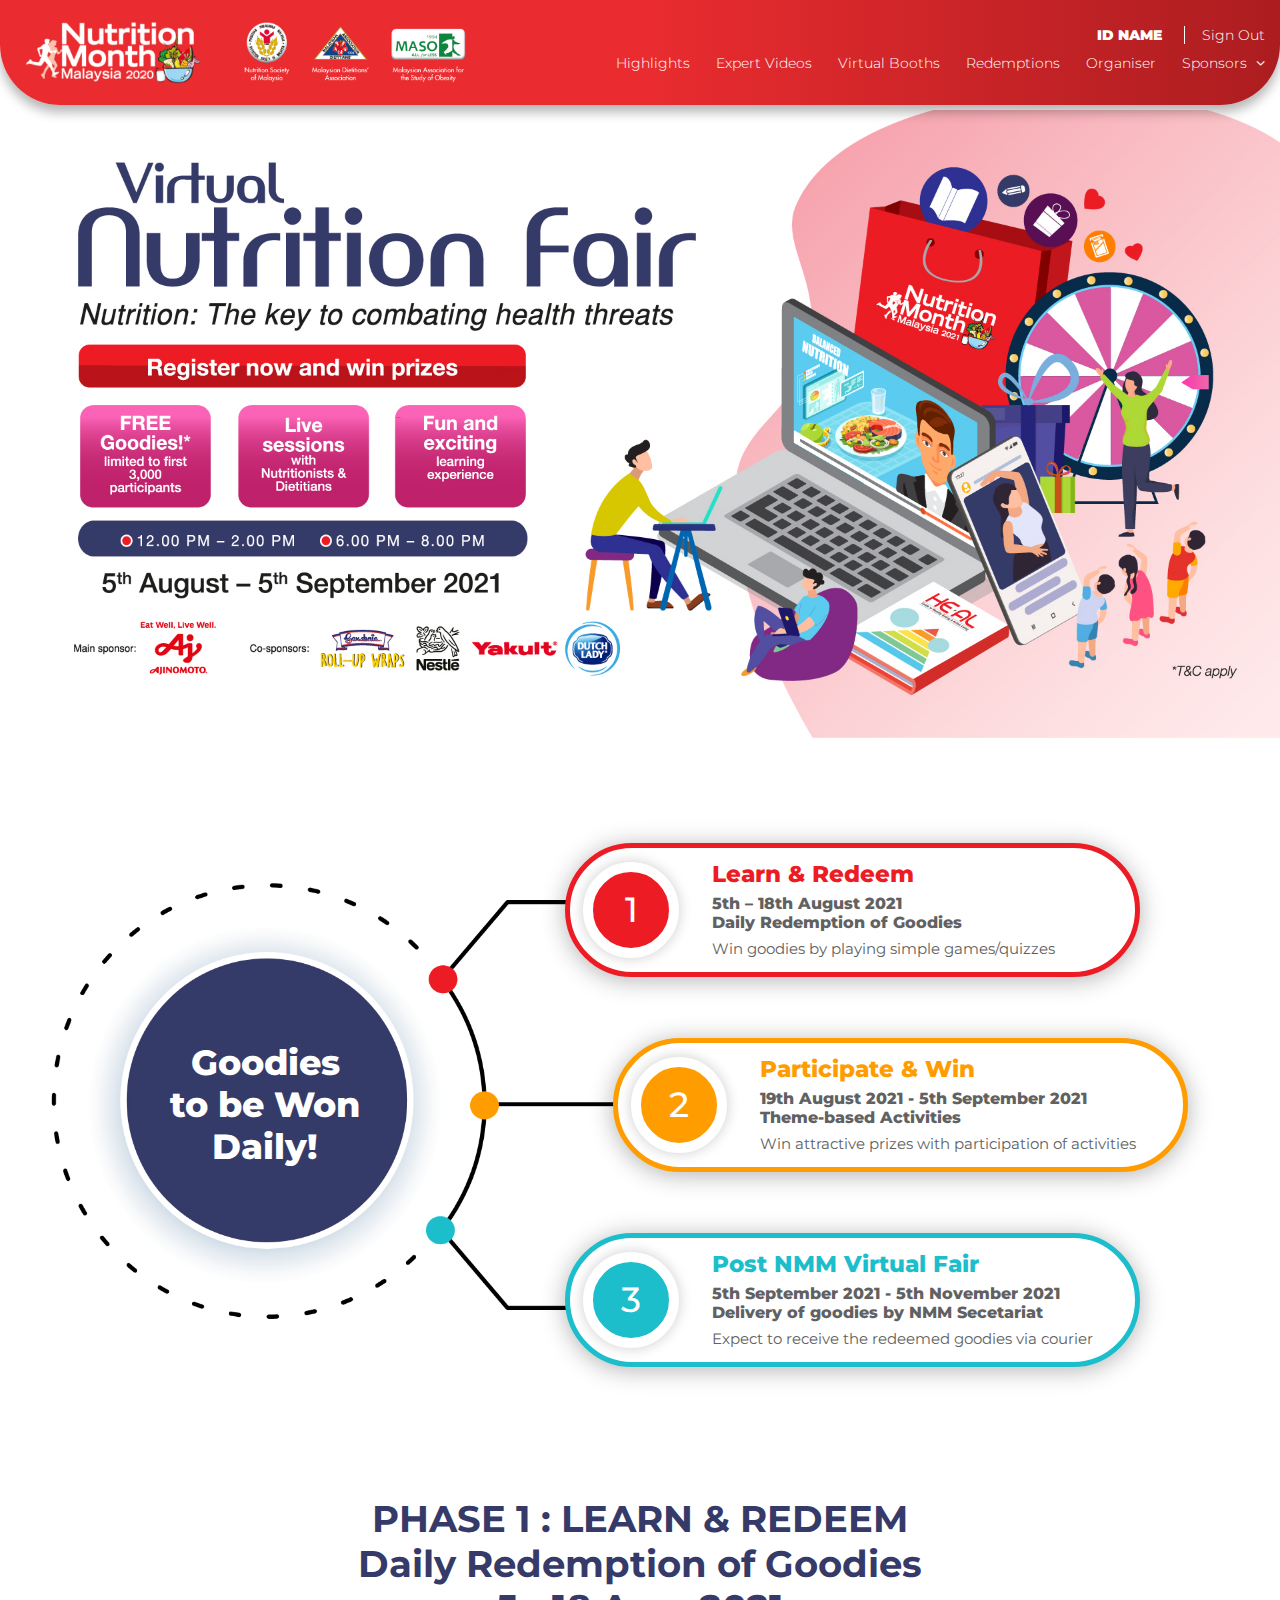
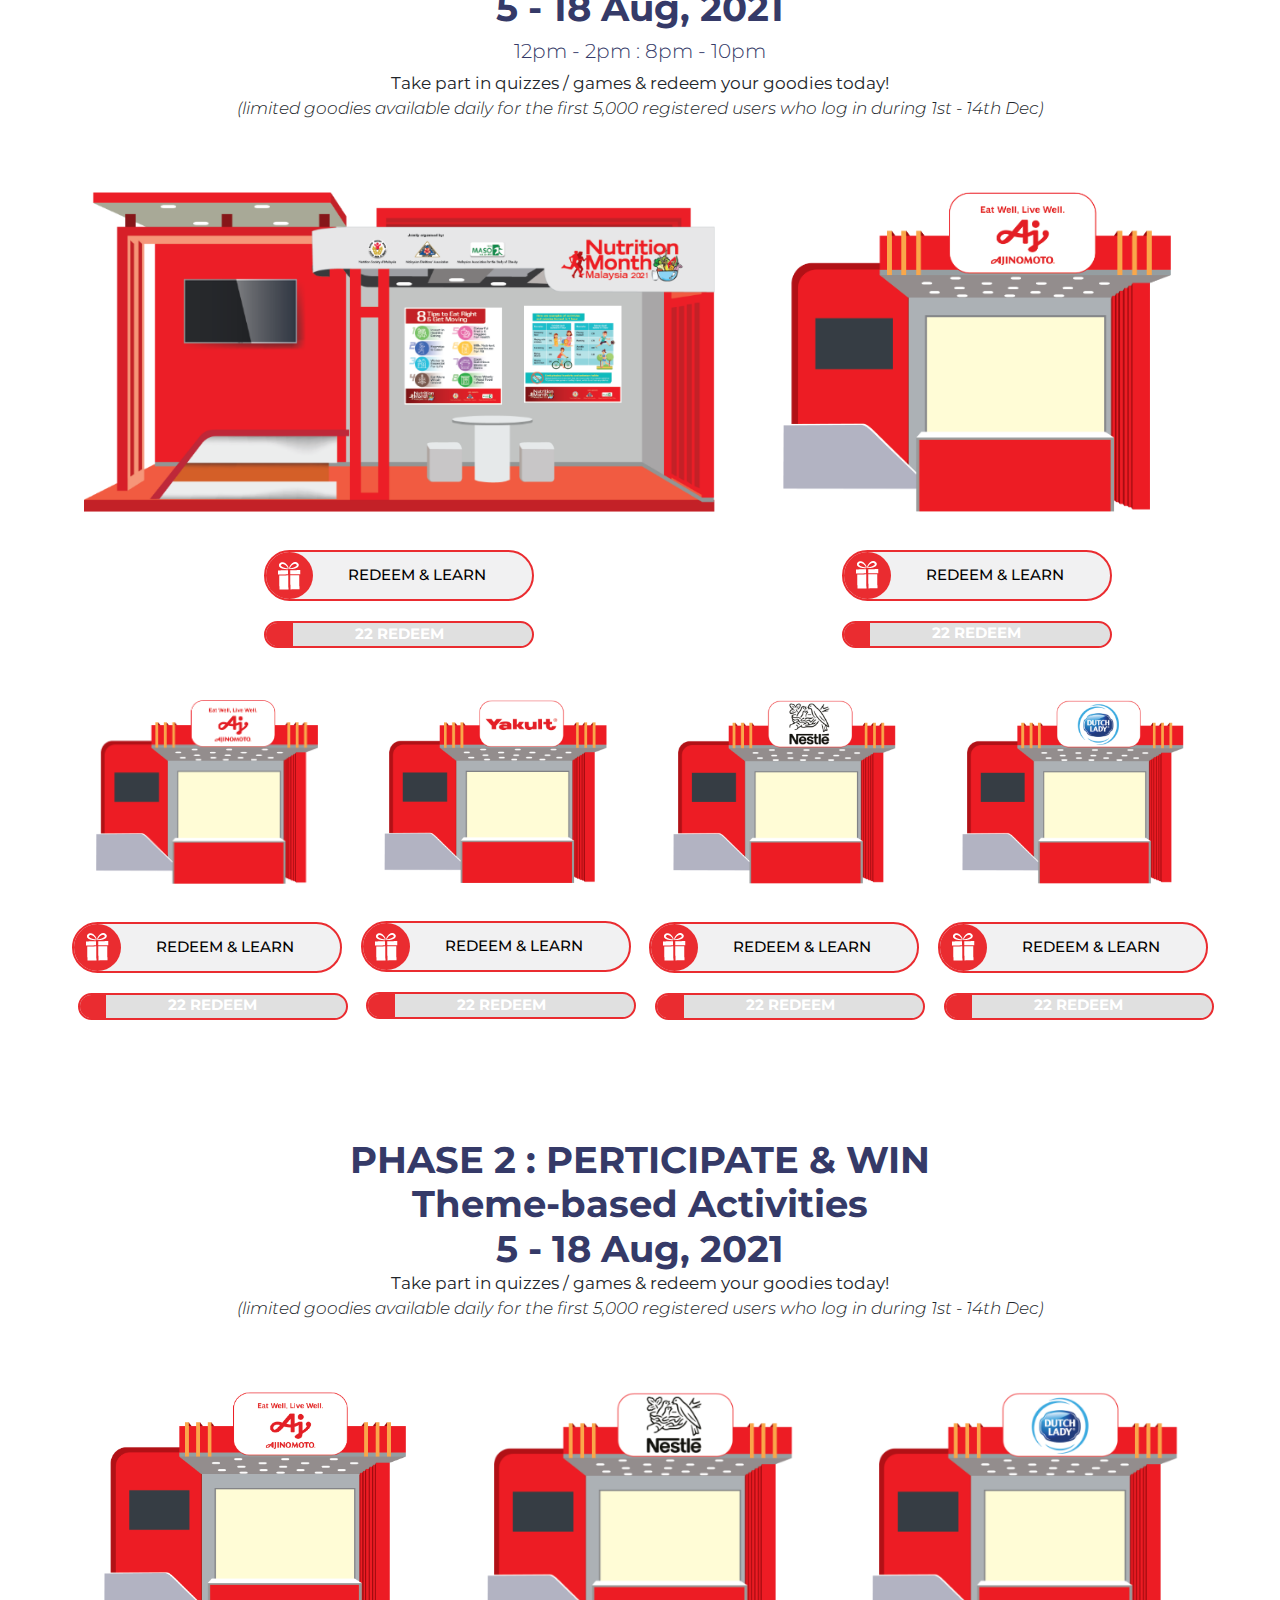
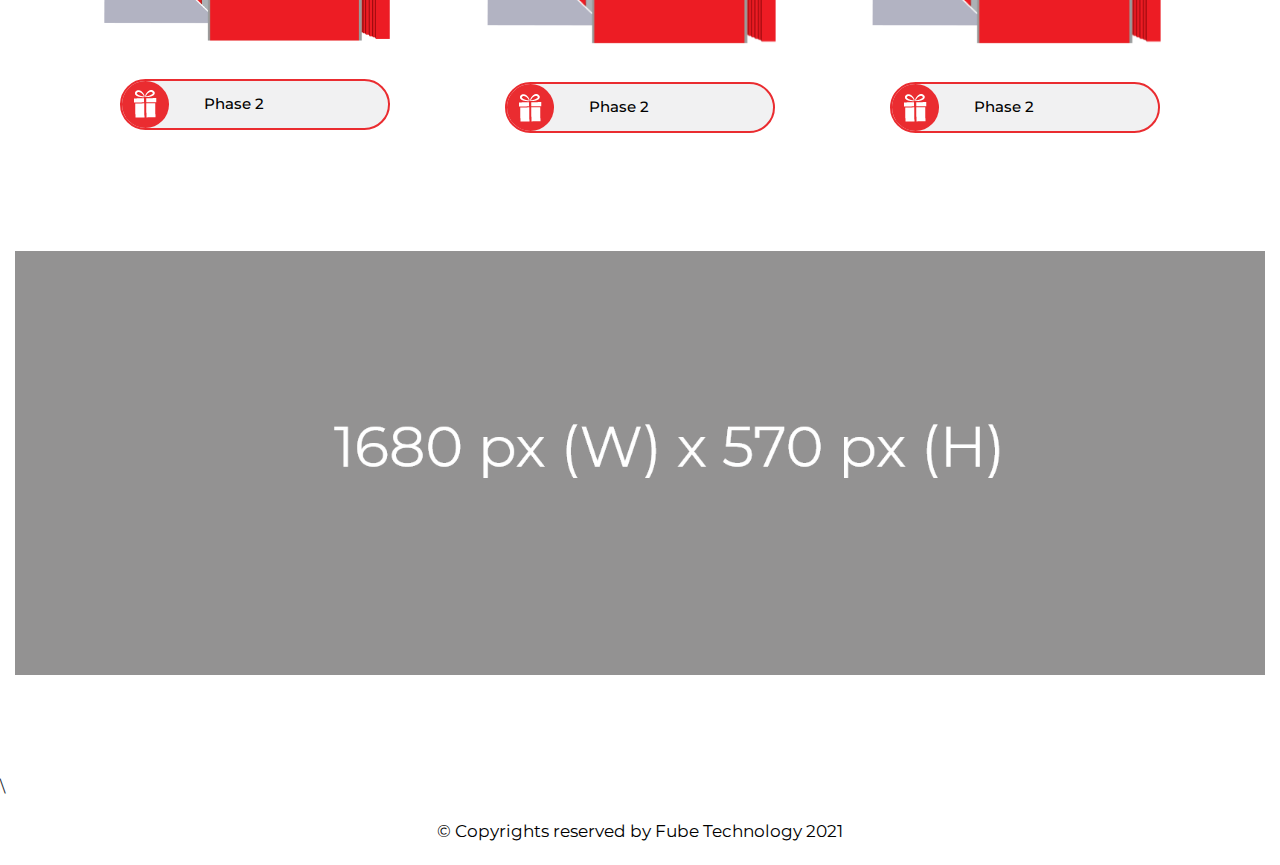
==== commit 834a6047: "new section add" ====
--- a/index.html
+++ b/index.html
@@ -202,7 +202,25 @@
                                     </div>
                                 </div>
                                 <!-- single  -->
-                                <div class="col-lg-4 sin">
+                                <div class="col-lg-3 sin">
+                                    <div class="daily_items">
+                                        <div class="daily_img">
+                                            <img src="assets/images/d7.png" alt="">
+                                        </div>
+                                        <div class="daily_con">
+                                            <a href="#">
+                                                <div class="earn"><img src="assets/images//earn.png" alt=""></div>REDEEM & LEARN</a>
+                                            <div class="progress">
+                                                <p class="percent">22 REDEEM</p>
+                                                <div class="bar" style="width:10%">
+                                                </div>
+
+                                            </div>
+                                        </div>
+                                    </div>
+                                </div>
+                                <!-- single  -->
+                                <div class="col-lg-3 sin">
                                     <div class="daily_items">
                                         <div class="daily_img">
                                             <img src="assets/images/d3.png" alt="">
@@ -210,17 +228,18 @@
                                         <div class="daily_con">
                                             <a href="#">
                                                 <div class="earn"><img src="assets/images//earn.png" alt=""></div>REDEEM & LEARN</a>
-                                            <div class="progress">
-                                                <p class="percent">22 REDEEM</p>
-                                                <div class="bar" style="width:10%">
-                                                </div>
-
-                                            </div>
-                                        </div>
-                                    </div>
-                                </div>
-                                <!-- single  -->
-                                <div class="col-lg-4 sin">
+
+                                            <div class="progress">
+                                                <p class="percent">22 REDEEM</p>
+                                                <div class="bar" style="width:10%">
+                                                </div>
+
+                                            </div>
+                                        </div>
+                                    </div>
+                                </div>
+                                <!-- single  -->
+                                <div class="col-lg-3 sin">
                                     <div class="daily_items">
                                         <div class="daily_img">
                                             <img src="assets/images/d4.png" alt="">
@@ -239,7 +258,7 @@
                                     </div>
                                 </div>
                                 <!-- single  -->
-                                <div class="col-lg-4 sin">
+                                <div class="col-lg-3 sin">
                                     <div class="daily_items">
                                         <div class="daily_img">
                                             <img src="assets/images/d5.png" alt="">
@@ -271,8 +290,8 @@
                     <div class="col-lg-12">
 
                         <div class="daily_title daily_title2">
-                            <h1> <span>PHASE 2 : LEARN & REDEEM</span></h1>
-                            <h3>Engage & Win <br>Thematic Engagement Activities : 19th August - 5th September 2021</h3>
+                            <h1> <span>PHASE 2 : PERTICIPATE & WIN</span> <br>Theme-based Activities <br>5 - 18 Aug, 2021</h1>
+                            <p><b>Take part in quizzes / games & redeem your goodies today!</b> <i>(limited goodies available daily for the first 5,000 registered users who log in during 1st - 14th Dec)</i></p>
 
                         </div>
                         <div class="all_daily">
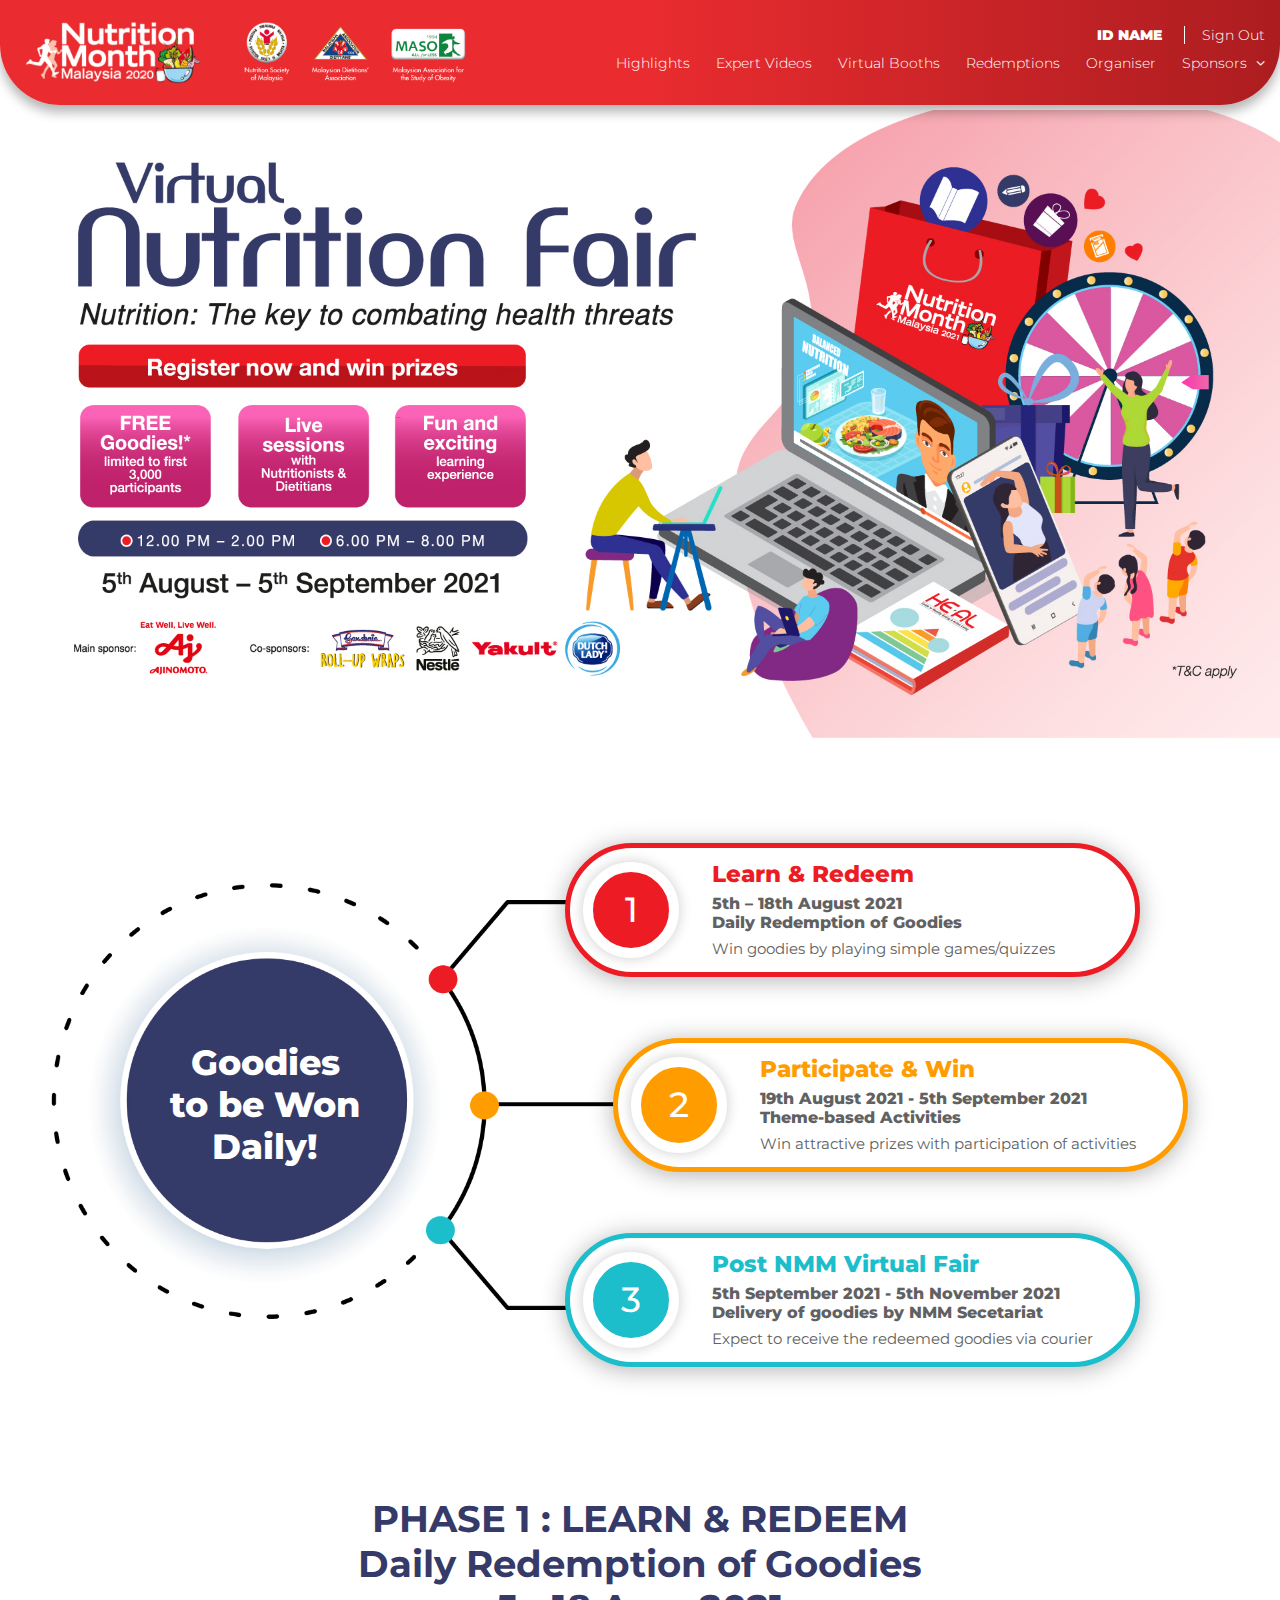
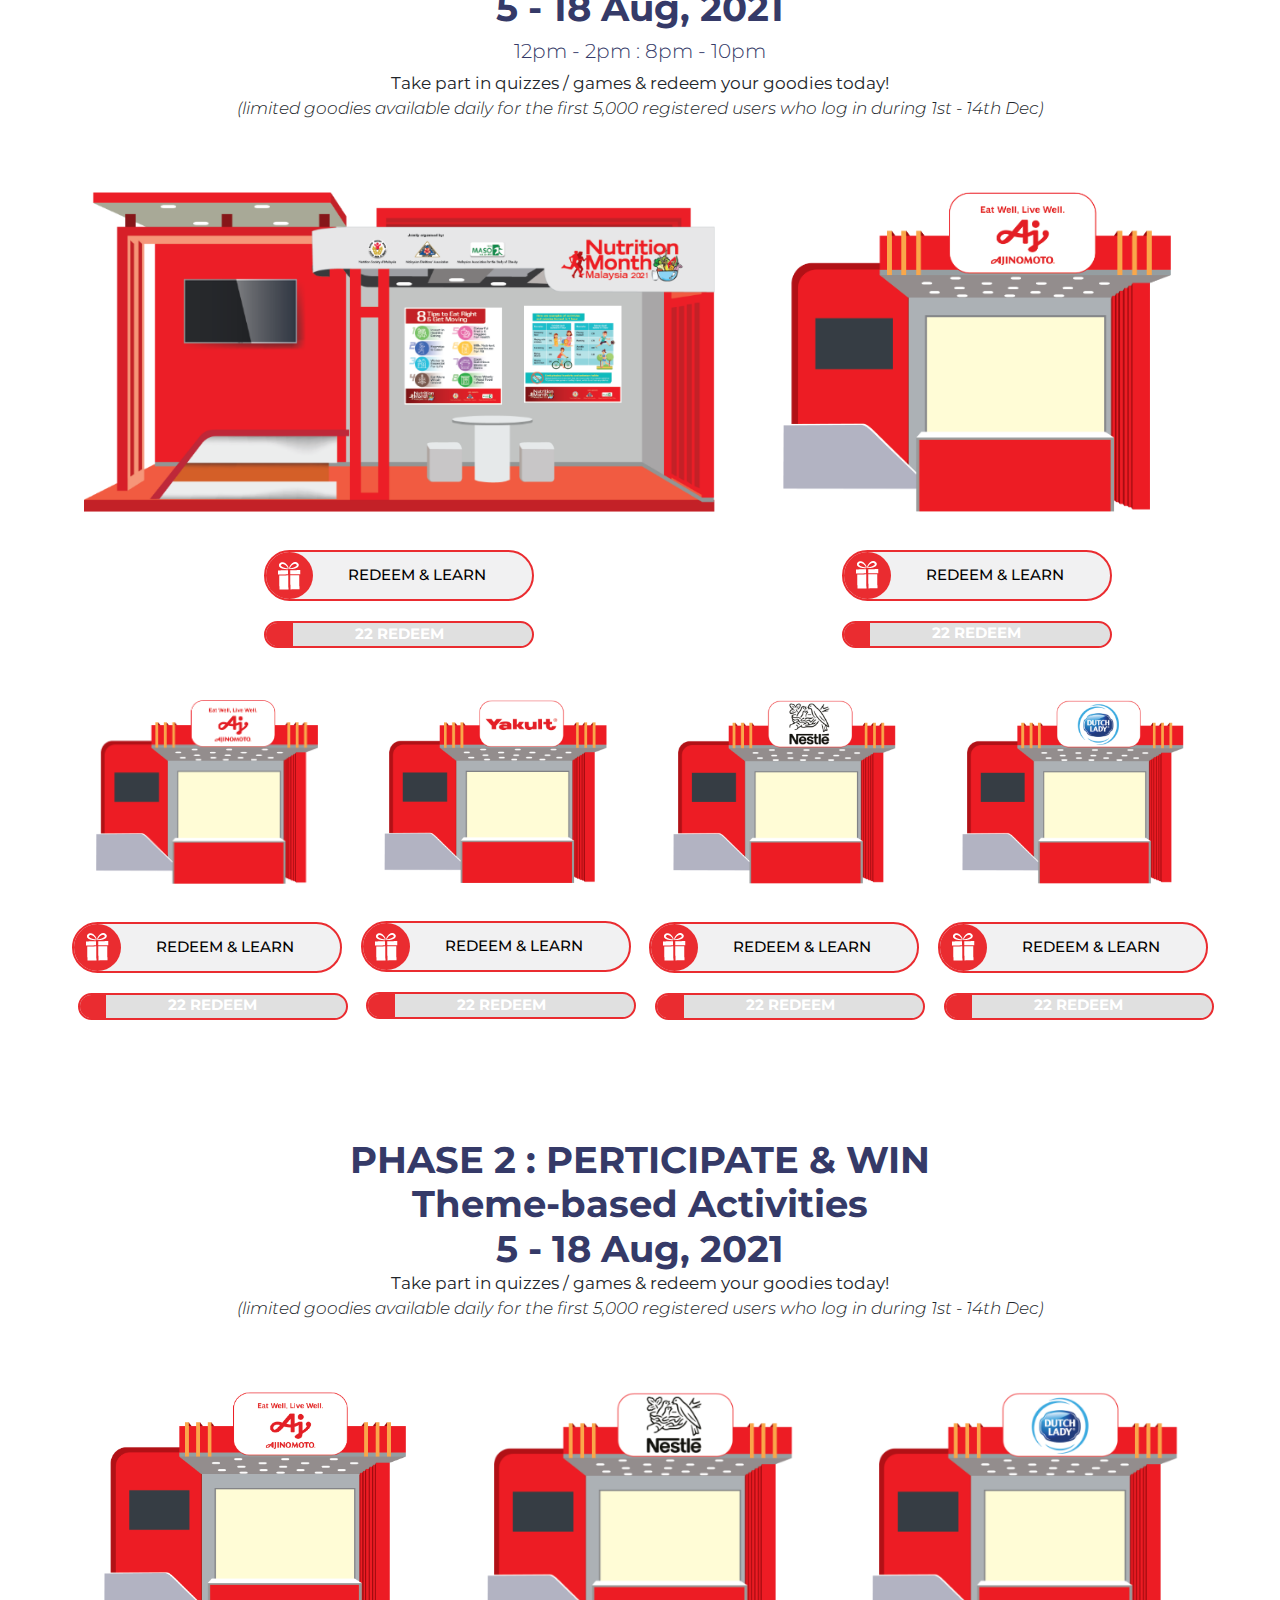
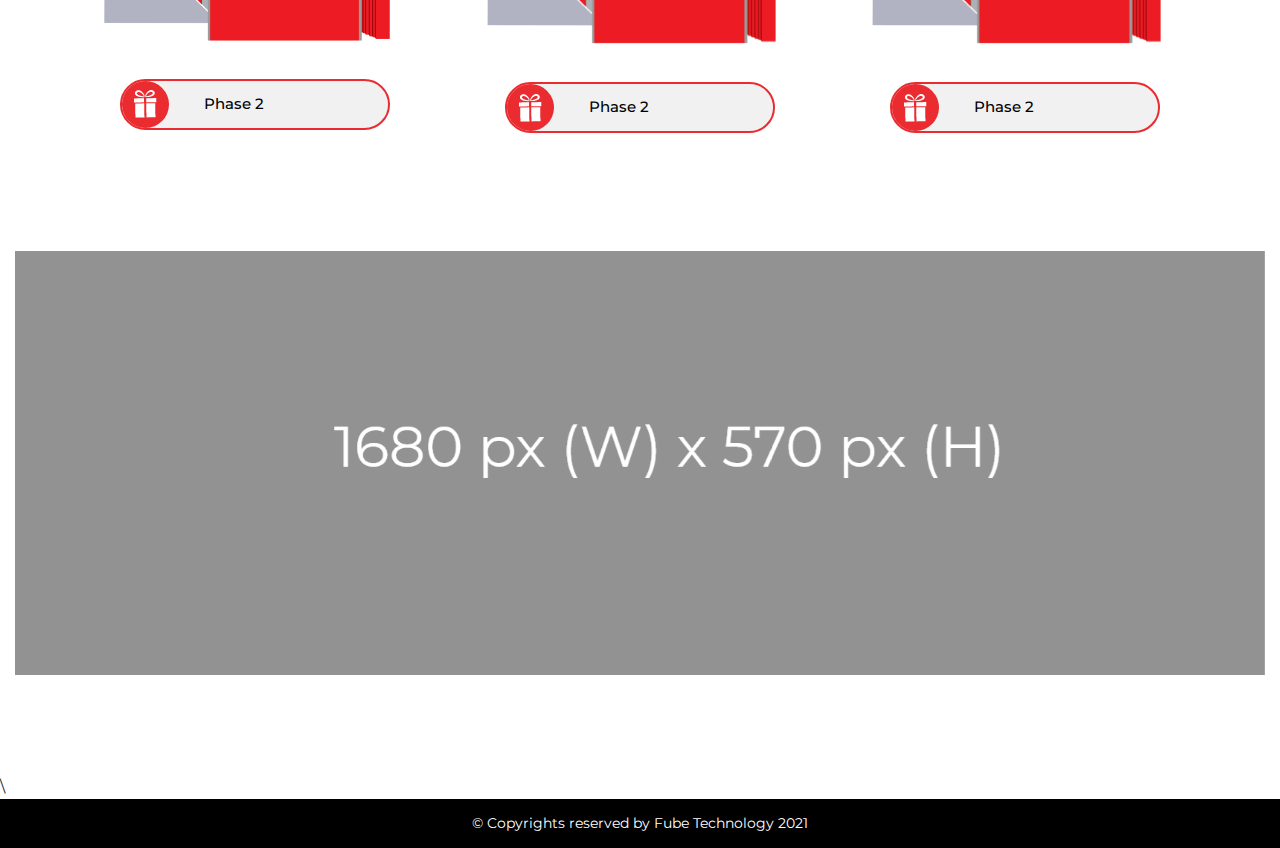
==== commit 89456b85: "Slider add" ====
--- a/index.html
+++ b/index.html
@@ -19,6 +19,10 @@
     <link rel="stylesheet" href="assets/css/normalize.css">
     <!-- Google fonts  -->
     <link href="https://fonts.googleapis.com/css2?family=Montserrat:wght@300;400;500;600;700;800;900&display=swap" rel="stylesheet">
+
+    <!-- owl carewsel  -->
+    <link rel="stylesheet" href="assets/css/owl.theme.default.min.css">
+    <link rel="stylesheet" href="assets/css/owl.carousel.min.css">
     <!-- Main Stylesheet -->
     <link rel="stylesheet" href="assets/css/style.css">
     <!-- responsive -->
@@ -350,7 +354,9 @@
             <div class="container">
                 <div class="row">
                     <div class="col-lg-12">
-                        <div class="new_img1">
+                        <div class="new_img1 owl-carousel">
+                            <img src="assets/images/img2.png" alt="">
+                            <img src="assets/images/img2.png" alt="">
                             <img src="assets/images/img2.png" alt="">
                         </div>
                     </div>
@@ -392,6 +398,8 @@
     <script src="assets/js/popper.js"></script>
     <!-- Bootstrap -->
     <script src="assets/js/bootstrap.min.js"></script>
+    <!-- Owl carewsel  -->
+    <script src="assets/js/owl.carousel.min.js"></script>
     <!-- Custom Scripts -->
     <script src="assets/js/main.js"></script>
 
--- a/assets/css/style.css
+++ b/assets/css/style.css
@@ -1114,5 +1114,17 @@
     -o-transition: 0.3s;
 }
 
+.copyright_area_design {
+    padding: 0;
+    border: 4px solid #000;
+    padding: 10px;
+    background: #000;
+}
+
+.copy_text p {
+    color: #FFF !important;
+    font-size: 14px;
+}
+
 
 /* End New custome css design  */--- a/assets/css/responsive.css
+++ b/assets/css/responsive.css
@@ -371,11 +371,11 @@
         margin-top: 40px;
     }
     .won_daily_t::after {
-        background: url(../images/circle.png) no-repeat scroll 0 0 / 100% 100%;
+        background: url(../images/circle2.png) no-repeat scroll 0 0 / 100% 100%;
         left: 0;
         top: 0;
         width: 100%;
-        height: 103%;
+        height: 100%;
         z-index: -1;
         transform: rotate(91deg);
     }
@@ -516,7 +516,8 @@
     }
     .copyright_area_design {
         padding: 0;
-        padding-bottom: 20px;
+        border: 4px solid #000;
+        padding: 10px;
     }
     .copy_text p {
         color: #000;
@@ -696,8 +697,8 @@
         width: 43px;
     }
     .won_daily_t {
-        max-width: 88%;
-        height: 235px;
+        max-width: 300px;
+        height: 300px;
     }
     .won_daily_t h3 {
         font-size: 19px;
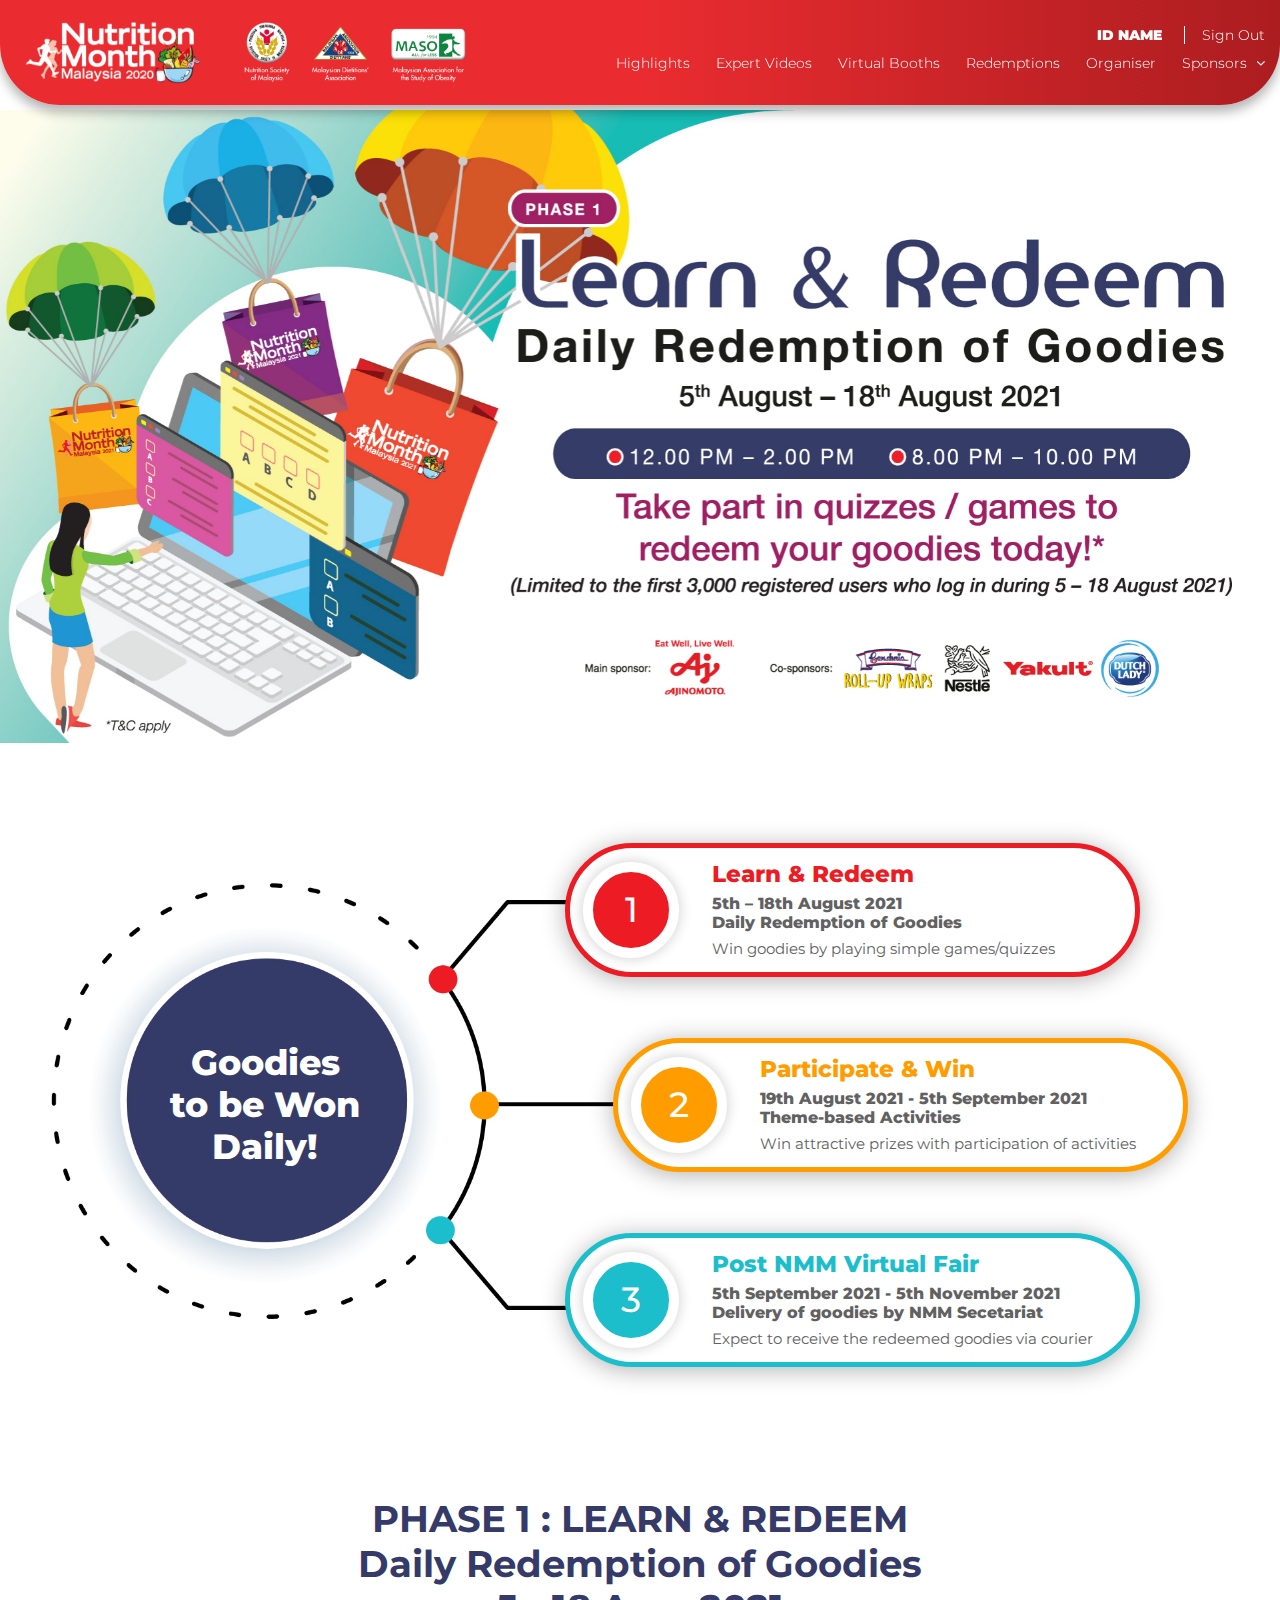
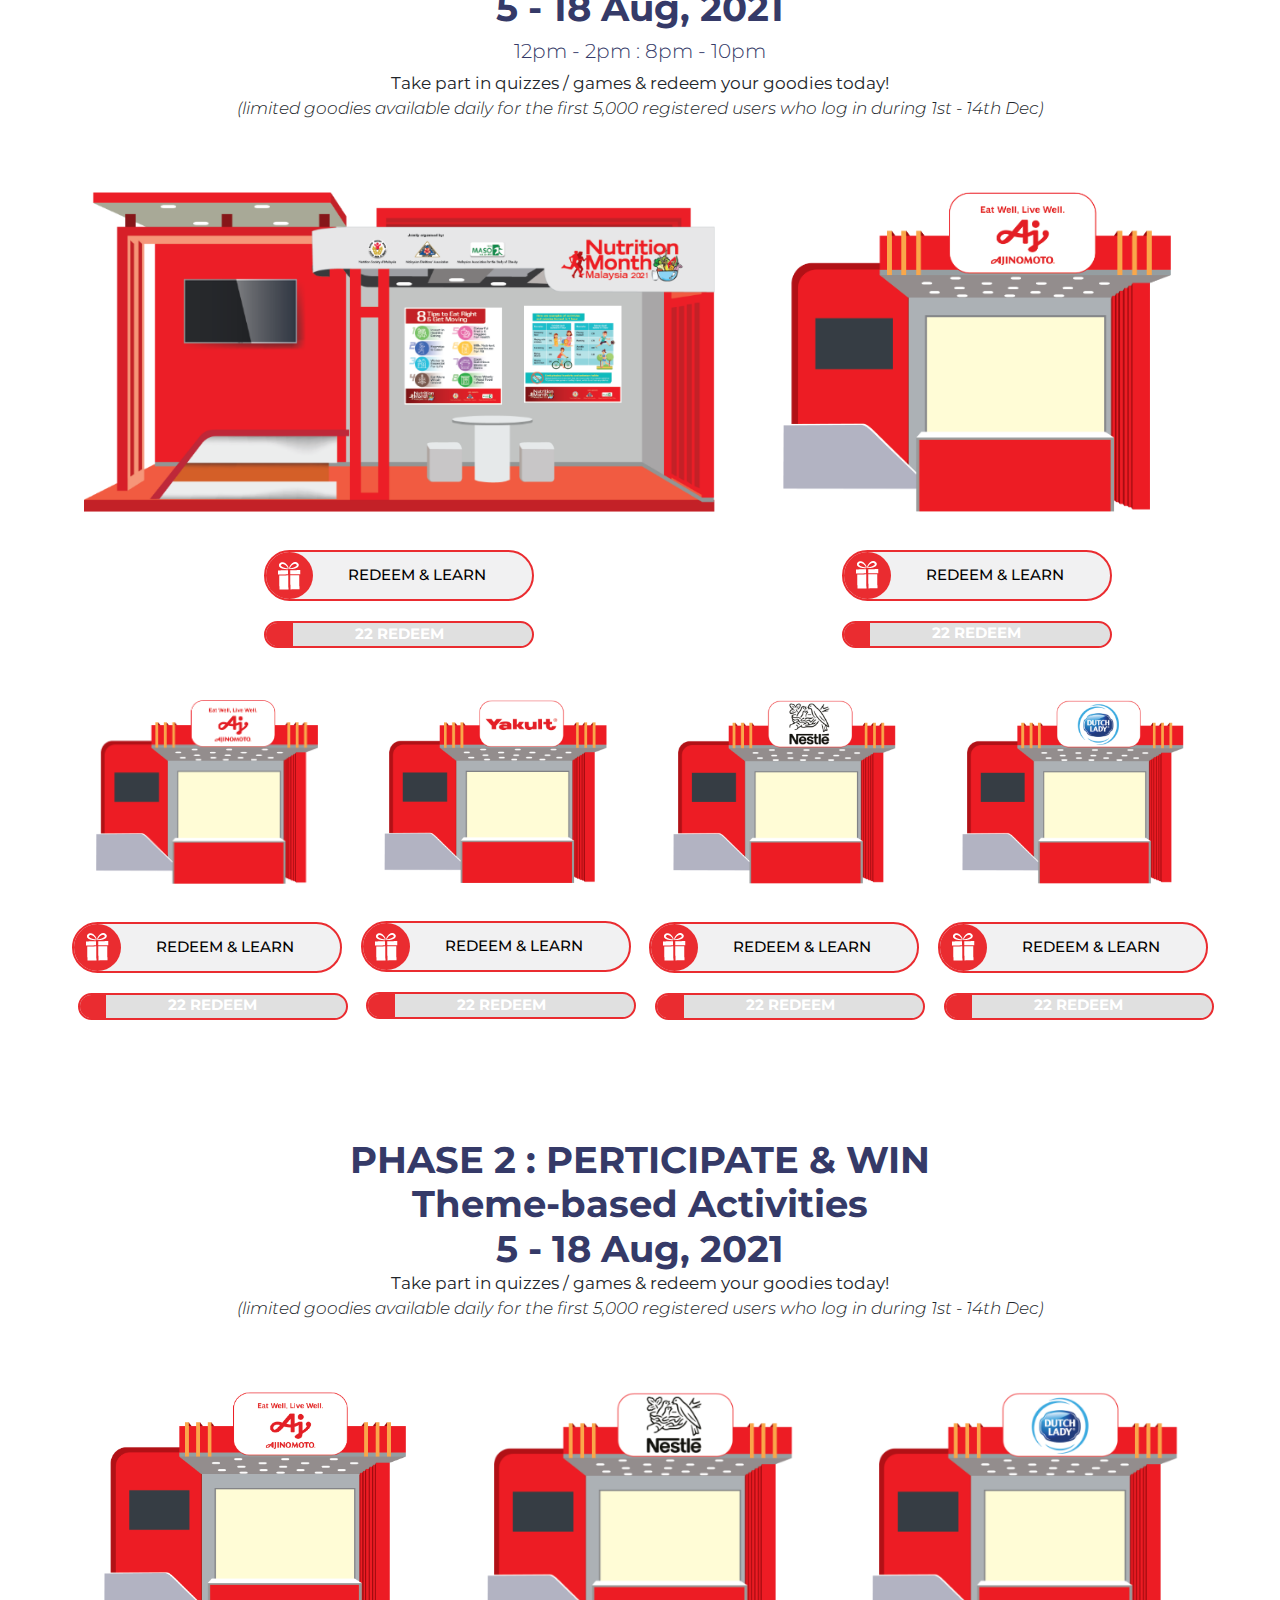
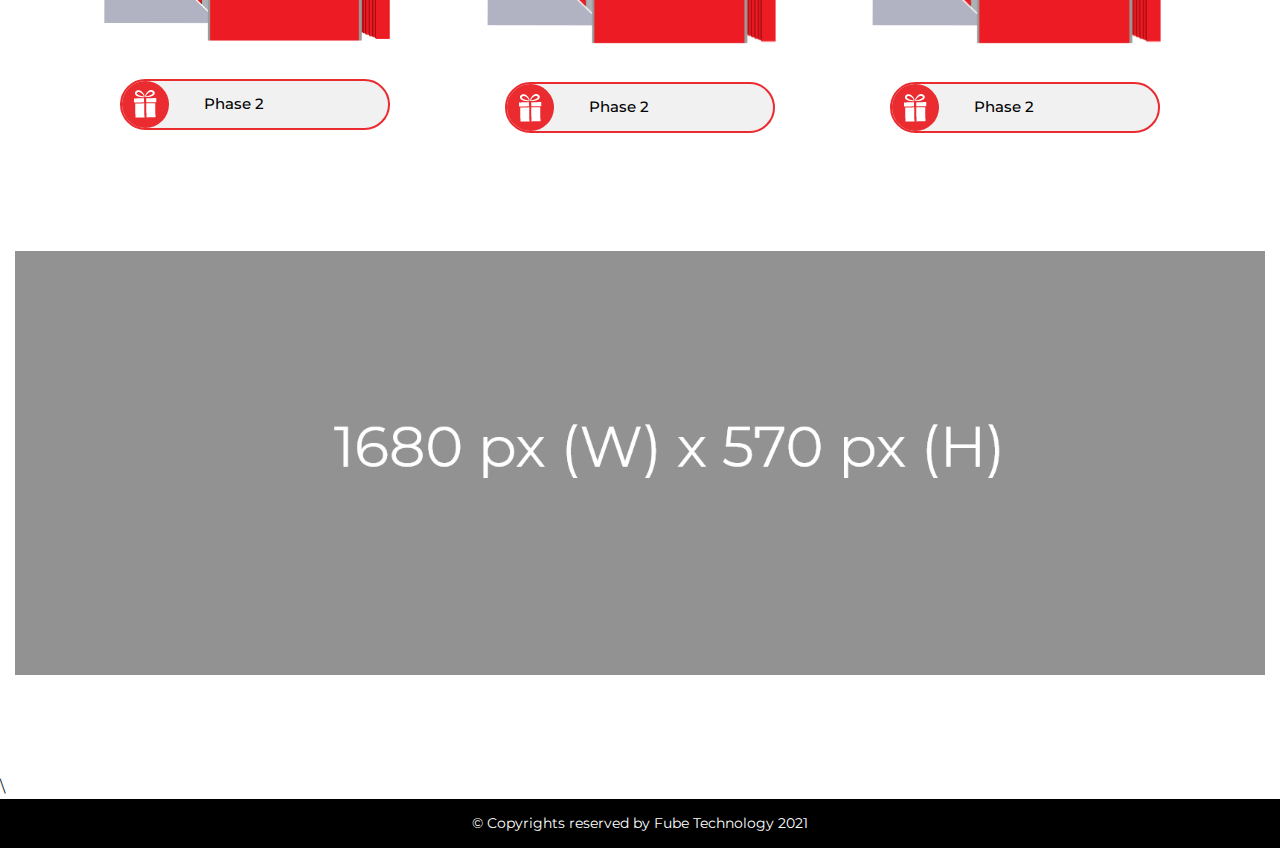
==== commit 48d50b83: "Slider add" ====
--- a/index.html
+++ b/index.html
@@ -37,7 +37,7 @@
     <div class="main">
 
         <!-- Header area design  -->
-        <div class="header_area_design">
+        <div class="header_area_design bar-navfixed-top">
             <div class="container">
                 <div class="row" style="align-items: center;">
                     <div class="col-xl-5 col-lg-3">
@@ -92,8 +92,9 @@
 
 
         <!-- Banner area design  -->
-        <div class="banner_area_design">
-            <img class="bann_img" src="assets/images/final.jpg" alt="">
+        <div class="banner_area_design owl-carousel">
+            <img class="bann_img" src="assets/images/slider1.jpg" alt="">
+            <img class="bann_img" src="assets/images/slider2.jpg" alt="">
         </div>
         <!-- End Banner area design  -->
 
@@ -354,9 +355,7 @@
             <div class="container">
                 <div class="row">
                     <div class="col-lg-12">
-                        <div class="new_img1 owl-carousel">
-                            <img src="assets/images/img2.png" alt="">
-                            <img src="assets/images/img2.png" alt="">
+                        <div class="new_img1">
                             <img src="assets/images/img2.png" alt="">
                         </div>
                     </div>
--- a/assets/css/style.css
+++ b/assets/css/style.css
@@ -1126,5 +1126,9 @@
     font-size: 14px;
 }
 
+.header_area_design.bar-navfixed-top.header_area_design1 {
+    position: fixed;
+}
+
 
 /* End New custome css design  */